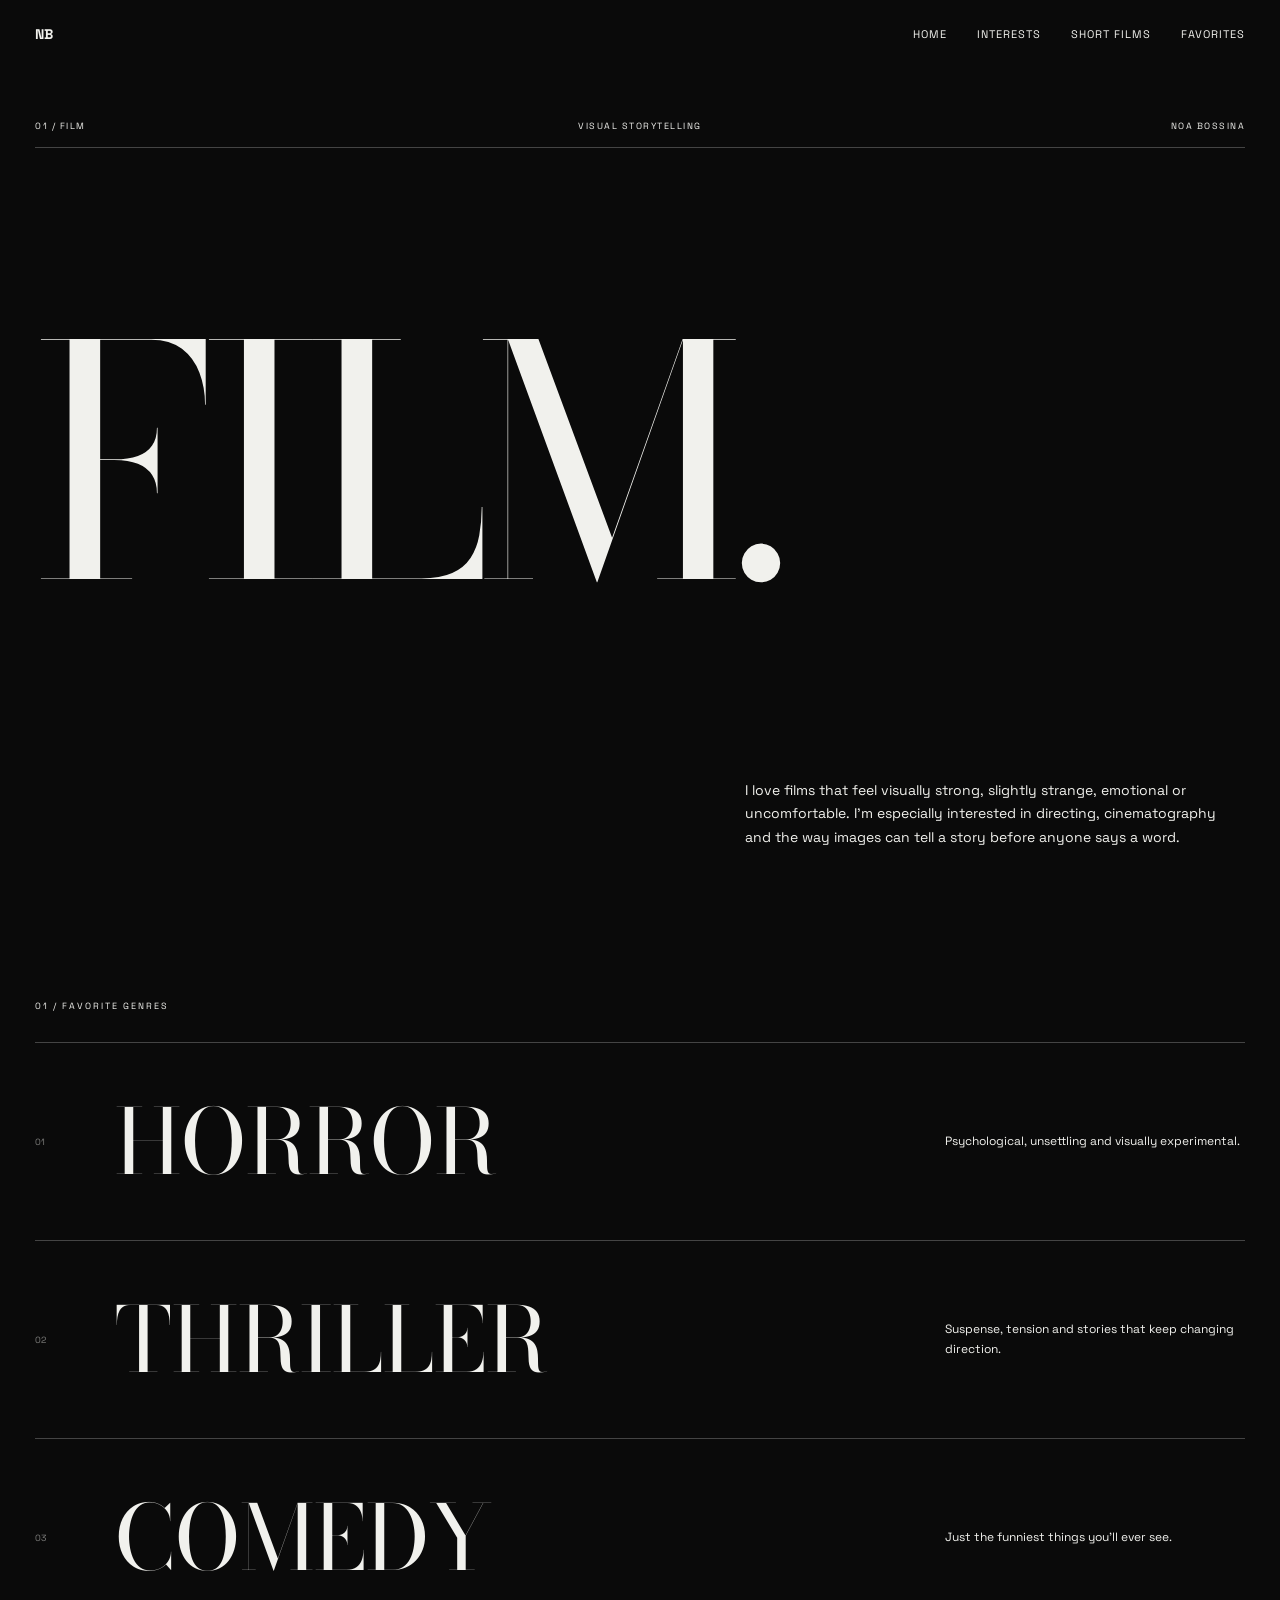
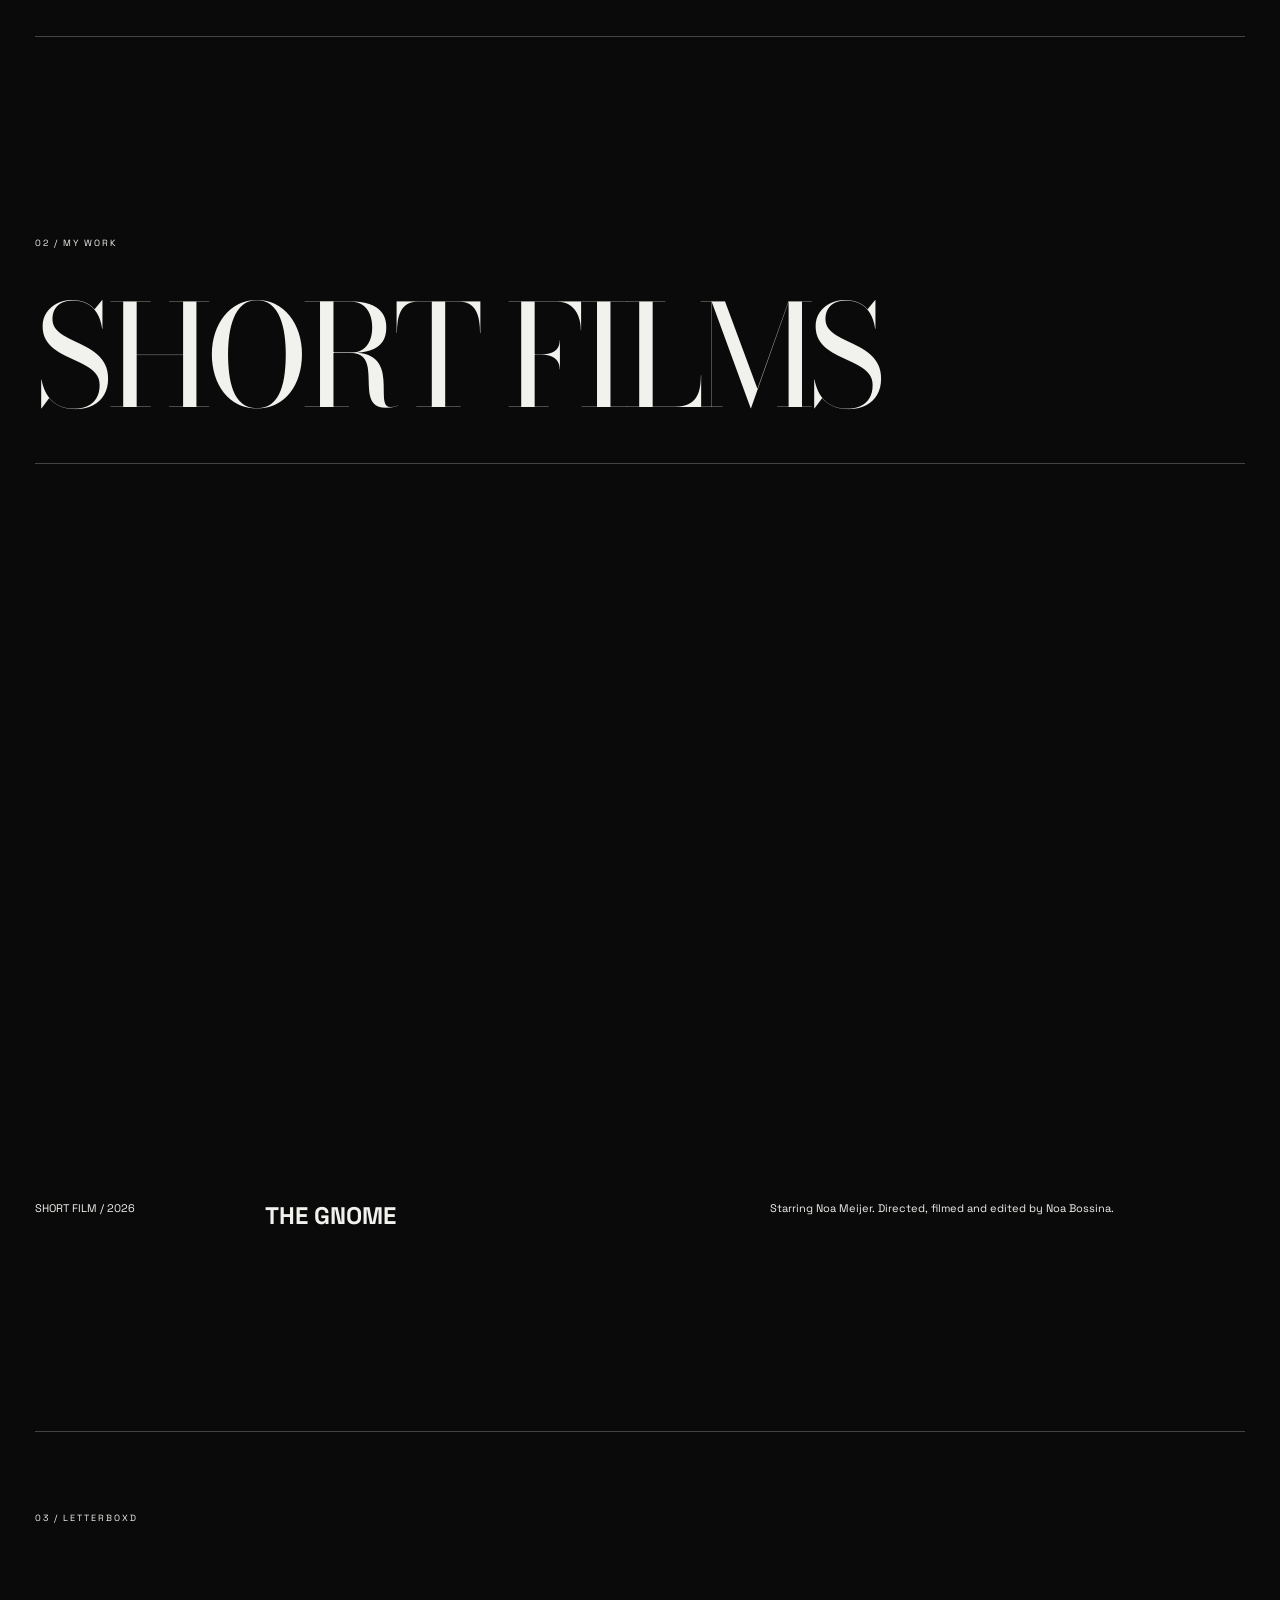
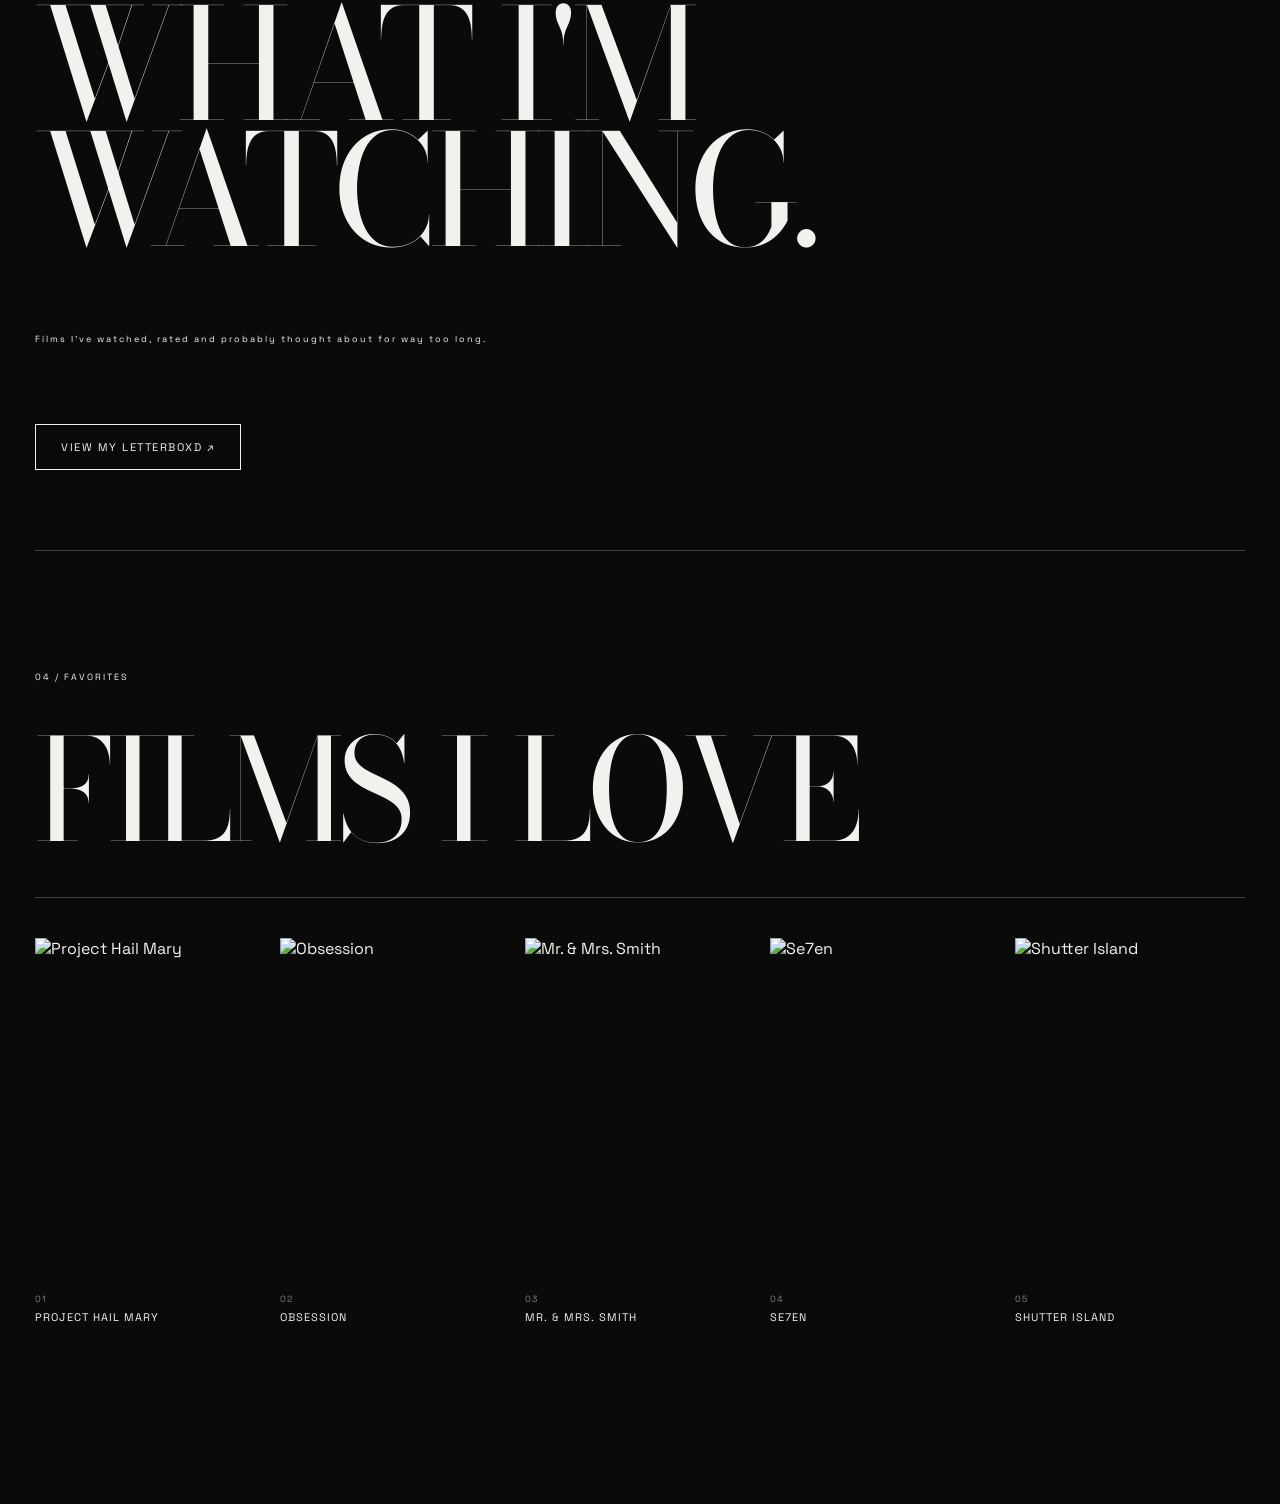
==== film.html @ 75c8faf7 "Add files via upload" ====
<!DOCTYPE html>
<html lang="en">

<head>
    <meta charset="UTF-8">
    <meta name="viewport" content="width=device-width, initial-scale=1.0">

    <title>Noa — Film</title>

    <link rel="preconnect" href="https://fonts.googleapis.com">
    <link rel="preconnect" href="https://fonts.gstatic.com" crossorigin>

    <link
        href="https://fonts.googleapis.com/css2?family=Bodoni+Moda:wght@400;700&family=Space+Grotesk:wght@300;400;500;600;700&display=swap"
        rel="stylesheet">

    <link rel="stylesheet" href="style.css">
</head>

<body>

    <nav class="navbar">

        <a href="index.html" class="logo">NB</a>

        <div class="nav-links">
            <a href="index.html">HOME</a>
            <a href="interests.html">INTERESTS</a>
            <a href="#short-films">SHORT FILMS</a>
            <a href="#favorites">FAVORITES</a>
        </div>

    </nav>


    <main class="film-page">

        <section class="film-hero">

            <div class="film-top">
                <p>01 / FILM</p>
                <p>VISUAL STORYTELLING</p>
                <p>NOA BOSSINA</p>
            </div>

            <h1>FILM.</h1>

            <p class="film-intro">
                I love films that feel visually strong, slightly strange,
                emotional or uncomfortable. I'm especially interested in
                directing, cinematography and the way images can tell a story
                before anyone says a word.
            </p>

        </section>


        <section class="film-genres">

            <p class="section-label">01 / FAVORITE GENRES</p>

            <div class="genre-row">
                <span>01</span>
                <h2>HORROR</h2>
                <p>
                    Psychological, unsettling and visually experimental.
                </p>
            </div>

            <div class="genre-row">
                <span>02</span>
                <h2>THRILLER</h2>
                <p>
                    Suspense, tension and stories that keep changing direction.
                </p>
            </div>

            <div class="genre-row">
                <span>03</span>
                <h2>COMEDY</h2>
                <p>
                    Just the funniest things you'll ever see.
                </p>
            </div>

        </section>


        <section class="short-films" id="short-films">

            <div class="section-heading">
                <p>02 / MY WORK</p>
                <h2>SHORT FILMS</h2>
            </div>

            <div class="film-projects">

                <article class="film-project">


                    <iframe src="https://www.youtube.com/embed/Ov-qKFWX-Lo" title="The Gnome | Short Horror Film (2026)"
                        allow="accelerometer; autoplay; clipboard-write; encrypted-media; gyroscope; picture-in-picture; web-share"
                        allowfullscreen>
                    </iframe>


                    <div class="film-project-info">
                        <p>SHORT FILM / 2026</p>
                        <h3>THE GNOME</h3>
                        <p>
                            Starring Noa Meijer.
                            Directed, filmed and edited by Noa Bossina.
                        </p>
                    </div>

                </article>

            </div>

        </section>


        <section class="letterboxd-section">

            <p>03 / LETTERBOXD</p>

            <h2>
                WHAT I'M<br>
                WATCHING.
            </h2>

            <p class="letterboxd-text">
                Films I've watched, rated and probably thought about
                for way too long.
            </p>

            <a href="https://letterboxd.com/noabossina/" target="_blank" class="letterboxd-button">

                VIEW MY LETTERBOXD ↗

            </a>

        </section>


        <section class="favorite-films" id="favorites">

            <div class="section-heading">
                <p>04 / FAVORITES</p>
                <h2>FILMS I LOVE</h2>
            </div>

            <div class="favorite-film-grid">

                <article class="favorite-film">
                    <img src="images/films/project-hail-mary.jpg" alt="Project Hail Mary">

                    <p class="favorite-number">01</p>
                    <h3>PROJECT HAIL MARY</h3>
                </article>


                <article class="favorite-film">
                    <img src="images/films/obsession.jpg" alt="Obsession">

                    <p class="favorite-number">02</p>
                    <h3>OBSESSION</h3>
                </article>


                <article class="favorite-film">
                    <img src="images/films/mr-and-mrs-smith.jpg" alt="Mr. & Mrs. Smith">

                    <p class="favorite-number">03</p>
                    <h3>MR. & MRS. SMITH</h3>
                </article>


                <article class="favorite-film">
                    <img src="images/films/seven.jpg" alt="Se7en">

                    <p class="favorite-number">04</p>
                    <h3>SE7EN</h3>
                </article>


                <article class="favorite-film">
                    <img src="images/films/shutter-island.jpg" alt="Shutter Island">

                    <p class="favorite-number">05</p>
                    <h3>SHUTTER ISLAND</h3>
                </article>

            </div>

        </section>

    </main>

</body>

</html>
---- style.css ----
/* Cleaned stylesheet — original design and effects preserved */

/* BASISINSTELLING: haalt standaardmarges en -padding weg; border-box maakt afmetingen makkelijker te berekenen. */
* {
    margin: 0;
    padding: 0;
    box-sizing: border-box;
}

/* PAGINA: smooth scroll zorgt dat ankerlinks, zoals #about, rustig naar de sectie bewegen. */
html {
    scroll-behavior: smooth;
}

/* ALGEMENE STIJL: bepaalt achtergrondkleur, standaardtekstkleur en lettertype voor de hele website. */
body {
    background-color: #0a0a0a;
    color: #f1f1ed;
    font-family: "Space Grotesk", sans-serif;
}

/* Stijlen voor navigatiebalk. Dit onderdeel: plaatst dit onderdeel precies ten opzichte van zijn positioneringscontext; maakt dit onderdeel een referentiepunt voor absoluut geplaatste elementen. */
.navbar {
    position: absolute;
    top: 0;
    left: 0;
    width: 100%;
    display: flex;
    justify-content: space-between;
    align-items: center;
    padding: 25px 35px;
    z-index: 10;
}

/* Stijlen voor logo. Dit onderdeel: stelt de tekstkleur in; bepaalt de tekstgrootte. */
.logo {
    color: #f1f1ed;
    text-decoration: none;
    font-size: 14px;
    font-weight: bold;
}

/* Stijlen voor navigatielinks. Dit onderdeel: zet de inhoud in een flexibele rij of kolom. */
.nav-links {
    display: flex;
    gap: 30px;
}

/* Stijlen voor navigatielinks. Dit onderdeel: stelt de tekstkleur in; bepaalt de tekstgrootte. */
.nav-links a {
    color: #f1f1ed;
    text-decoration: none;
    font-size: 11px;
    letter-spacing: 1px;
}

/* Stijlen voor grote openingssectie. Dit onderdeel: bepaalt de minimale hoogte; zet de inhoud in een flexibele rij of kolom. */
.hero {
    min-height: 100vh;
    display: flex;
    flex-direction: column;
    border-bottom: 1px solid #333;
}

/* Stijlen voor inhoud van de openingssectie. Dit onderdeel: zet de inhoud in een flexibele rij of kolom; bepaalt de minimale hoogte. */
.hero-content {
    display: flex;
    flex-direction: column;
    min-height: 100vh;
    justify-content: space-between;
    padding: 0 35px 30px;
}

/* Stijlen voor grote openingssectie. Dit onderdeel: kiest het lettertype; bepaalt de tekstgrootte. */
.hero h1 {
    font-family: "Bodoni Moda", serif;
    font-size: clamp(140px, 30vw, 500px);
    font-weight: 700;
    line-height: 0.72;
    letter-spacing: -18px;
    margin-left: -8px;
    color: transparent;
    -webkit-text-stroke: 2px #f1f1ed;
    transition: 0.4s ease;
}

/* Hover-effect voor grote openingssectie: verandert de vormgeving wanneer je er met de muis overheen gaat. */
.hero h1:hover {
    color: #f1f1ed;
    transform: skewX(-5deg);
    letter-spacing: -10px;
}

/* Stijlen voor onderste navigatievakken van de homepage. Dit onderdeel: bepaalt de tekstgrootte. */
.hero-bottom {
    justify-content: space-between;
    align-items: flex-end;
    font-size: 12px;
    line-height: 1.5;
}

/* Stijlen voor Over mij-sectie. Dit onderdeel: plaatst dit onderdeel precies ten opzichte van zijn positioneringscontext; maakt dit onderdeel een referentiepunt voor absoluut geplaatste elementen. */
.about {
    position: relative;
}

/* Stijlen voor section number. Dit onderdeel: bepaalt de tekstgrootte. */
.section-number {
    font-size: 10px;
    margin-bottom: 100px;
}

/* Stijlen voor Over mij-sectie. Dit onderdeel: bepaalt de tekstgrootte; past de afstand tussen letters aan. */
.about h2 {
    font-size: clamp(45px, 8vw, 120px);
    max-width: 1200px;
    line-height: 0.9;
    letter-spacing: -4px;
}

/* Stijlen voor about text. Dit onderdeel: bepaalt de tekstgrootte. */
.about-text {
    max-width: 400px;
    margin-top: 80px;
    margin-left: auto;
    font-size: 14px;
    line-height: 1.6;
}

/* Stijlen voor kleine tekst bovenaan de homepage. Dit onderdeel: zet de inhoud in een flexibele rij of kolom; bepaalt de tekstgrootte. */
.hero-top-text {
    display: flex;
    justify-content: space-between;
    margin-top: 25px;
    padding-top: 20px;
    padding-bottom: 12px;
    border-bottom: 1px solid #444;
    font-size: 9px;
    letter-spacing: 1.5px;
}

/* Stijlen voor titelgebied van de homepage. */
.hero-title {
    margin-top: auto;
    margin-bottom: auto;
}

/* Stijlen voor klein label bij de hoofdtitel. Dit onderdeel: bepaalt de tekstgrootte; past de afstand tussen letters aan. */
.hero-label {
    font-size: 9px;
    letter-spacing: 2px;
    margin-bottom: 20px;
}

/* Stijlen voor onderste navigatievakken van de homepage. */
.hero-bottom {
    margin-top: 20px;
}

/* Stijlen voor klikbaar vak onderaan de hero. Dit onderdeel: bepaalt de minimale hoogte; bepaalt de tekstgrootte. */
.bottom-column {
    min-height: 110px;
    padding: 15px;
    font-size: 10px;
    line-height: 1.5;
    letter-spacing: 1px;
    display: flex;
    flex-direction: column;
    justify-content: space-between;
}

/* Richt zich op klikbaar vak onderaan de hero dat direct volgt op een vergelijkbaar element; handig voor scheidingslijnen. */
.bottom-column+.bottom-column {
    border-left: 1px solid #444;
}

/* Stijlen voor volgnummer van het vak. Dit onderdeel: bepaalt de tekstgrootte; regelt transparantie. */
.bottom-number {
    font-size: 8px;
    opacity: 0.5;
}

/* Stijlen voor bottom right. */
.bottom-right {
    text-align: right;
}

/* Stijlen voor hero description. */
.hero-description {
    text-align: center;
}

/* Stijlen voor scroll link. Dit onderdeel: stelt de tekstkleur in; bepaalt de tekstgrootte. */
.scroll-link {
    color: #f1f1ed;
    text-decoration: none;
    text-align: right;
    font-size: 9px;
    letter-spacing: 1px;
}

.hero-label,
.hero-code,
.hero-top-text,
/* Stijlen voor onderste navigatievakken van de homepage. Dit onderdeel: regelt transparantie; start een animatie. */
.hero-bottom {
    opacity: 0;
    animation: fadeIn 1s ease forwards;
}

/* Stijlen voor titelgebied van de homepage. Dit onderdeel: regelt transparantie; start een animatie. */
.hero-title {
    opacity: 0;
    animation: titleIn 1.2s ease 0.2s forwards;
}

/* Stijlen voor onderste navigatievakken van de homepage. */
.hero-bottom {
    animation-delay: 0.7s;
}

/* Stijlen voor kleine tekst bovenaan de homepage. */
.hero-top-text {
    animation-delay: 0.1s;
}

/* Stijlen voor klein label bij de hoofdtitel. */
.hero-label {
    animation-delay: 0.4s;
}

/* Stijlen voor extra code/label in de hero. */
.hero-code {
    animation-delay: 0.6s;
}

/* ANIMATIE fadeIn: Laat tekst geleidelijk verschijnen en iets omhoog bewegen. */
@keyframes fadeIn {
    from {
        opacity: 0;
        transform: translateY(15px);
    }

    to {
        opacity: 1;
        transform: translateY(0);
    }
}

/* ANIMATIE titleIn: Laat de hoofdtitel binnenkomen met een beweging en veranderende letterafstand. */
@keyframes titleIn {
    from {
        opacity: 0;
        transform: translateY(60px);
        letter-spacing: 10px;
    }

    to {
        opacity: 1;
        transform: translateY(0);
    }
}

/* Stijlen voor titelgebied van de homepage. Dit onderdeel: plaatst dit onderdeel precies ten opzichte van zijn positioneringscontext; maakt dit onderdeel een referentiepunt voor absoluut geplaatste elementen. */
.hero-title {
    position: relative;
    z-index: 1;
}

/* Stijlen voor portretlagen in de hero. Dit onderdeel: bepaalt welk element voor of achter andere elementen staat. */
.hero-portrait {
    width: 100%;
    height: 100%;
    z-index: 1;
    pointer-events: none;
}

/* Stijlen voor portretafbeelding. Dit onderdeel: plaatst dit onderdeel precies ten opzichte van zijn positioneringscontext; maakt dit onderdeel een referentiepunt voor absoluut geplaatste elementen. */
.hero-image {
    position: absolute;
    left: 50%;
    top: 50%;
    transform: translate(-50%, -50%);
    height: 75vh;
    width: auto;
}

/* Stijlen voor originele portretlaag. Dit onderdeel: regelt transparantie. */
.hero-image-main {
    opacity: 0.9;
}

/* Stijlen voor rode glitch-laag. Dit onderdeel: regelt transparantie; start een animatie. */
.hero-image-red {
    opacity: 0.25;
    filter: sepia(1) saturate(10000%) hue-rotate(-40deg);
    mix-blend-mode: screen;
    animation: glitchRed 1.2s infinite steps(2, end);
}

/* Stijlen voor blauwe glitch-laag. Dit onderdeel: regelt transparantie; start een animatie. */
.hero-image-cyan {
    opacity: 0.25;
    filter: hue-rotate(180deg) saturate(8);
    mix-blend-mode: screen;
    animation: glitchCyan 1.2s infinite steps(2, end);
}

.hero h1,
.hero-label,
/* Stijlen voor extra code/label in de hero. Dit onderdeel: plaatst dit onderdeel precies ten opzichte van zijn positioneringscontext; maakt dit onderdeel een referentiepunt voor absoluut geplaatste elementen. */
.hero-code {
    position: relative;
    z-index: 2;
}

/* ANIMATIE glitchRed: Verplaatst en knipt de rode afbeeldingslaag voor het glitch-effect. */
@keyframes glitchRed {
    0% {
        transform: translate(-50%, -50%);
        clip-path: inset(0 0 0 0);
    }

    20% {
        transform: translate(calc(-50% - 6px), calc(-50% + 2px));
        clip-path: inset(8% 0 72% 0);
    }

    40% {
        transform: translate(calc(-50% + 4px), calc(-50% - 2px));
        clip-path: inset(40% 0 35% 0);
    }

    60% {
        transform: translate(calc(-50% - 3px), calc(-50% + 4px));
        clip-path: inset(70% 0 10% 0);
    }

    80% {
        transform: translate(calc(-50% + 5px), calc(-50% - 1px));
        clip-path: inset(18% 0 58% 0);
    }

    100% {
        transform: translate(-50%, -50%);
        clip-path: inset(0 0 0 0);
    }
}

/* ANIMATIE glitchCyan: Verplaatst en knipt de cyaanblauwe afbeeldingslaag voor het glitch-effect. */
@keyframes glitchCyan {
    0% {
        transform: translate(-50%, -50%);
        clip-path: inset(0 0 0 0);
    }

    20% {
        transform: translate(calc(-50% + 6px), calc(-50% - 2px));
        clip-path: inset(12% 0 65% 0);
    }

    40% {
        transform: translate(calc(-50% - 4px), calc(-50% + 3px));
        clip-path: inset(48% 0 28% 0);
    }

    60% {
        transform: translate(calc(-50% + 3px), calc(-50% - 4px));
        clip-path: inset(75% 0 8% 0);
    }

    80% {
        transform: translate(calc(-50% - 5px), calc(-50% + 1px));
        clip-path: inset(22% 0 52% 0);
    }

    100% {
        transform: translate(-50%, -50%);
        clip-path: inset(0 0 0 0);
    }
}

/* Stijlen voor Over mij-sectie. Dit onderdeel: bepaalt de minimale hoogte; zet de inhoud in een flexibele rij of kolom. */
.about {
    min-height: 100vh;
    padding: 35px;
    border-top: 1px solid #444;
    border-bottom: 1px solid #444;
    display: flex;
    flex-direction: column;
    justify-content: space-between;
}

/* Stijlen voor bovenste informatiebalk van Over mij. Dit onderdeel: maakt een raster voor een nette indeling; verdeelt het raster in kolommen. */
.about-header {
    display: grid;
    grid-template-columns: 1fr 1fr 1fr;
    padding-bottom: 15px;
    border-bottom: 1px solid #444;
    font-size: 9px;
    letter-spacing: 1.5px;
}

/* Richt zich alleen op het tweede element binnen bovenste informatiebalk van Over mij, bijvoorbeeld om tekst te centreren. */
.about-header p:nth-child(2) {
    text-align: center;
}

/* Richt zich alleen op het derde element binnen bovenste informatiebalk van Over mij, bijvoorbeeld om tekst rechts uit te lijnen. */
.about-header p:nth-child(3) {
    text-align: right;
}

/* Stijlen voor grote titel van Over mij. */
.about-title {
    margin-top: 100px;
    margin-bottom: 100px;
}

/* Stijlen voor grote titel van Over mij. Dit onderdeel: kiest het lettertype; bepaalt de tekstgrootte. */
.about-title h2 {
    font-family: "Bodoni Moda", serif;
    font-size: clamp(60px, 10vw, 160px);
    font-weight: 400;
    line-height: 0.82;
    letter-spacing: -5px;
    max-width: 1100px;
}

/* Stijlen voor tekstkolommen van Over mij. Dit onderdeel: maakt een raster voor een nette indeling; verdeelt het raster in kolommen. */
.about-info {
    display: grid;
    grid-template-columns: 1fr 1fr;
    gap: 80px;
    padding-top: 20px;
    border-top: 1px solid #444;
}

.about-intro,
/* Stijlen voor extra introductietekst. Dit onderdeel: bepaalt de tekstgrootte. */
.about-extra {
    max-width: 420px;
    font-size: 14px;
    line-height: 1.7;
}

/* Stijlen voor extra introductietekst. */
.about-extra {
    margin-left: auto;
}

/* Stijlen voor klikbaar vak onderaan de hero. Dit onderdeel: maakt een verandering vloeiend. */
.bottom-column {
    cursor: pointer;
    transition: background-color 0.3s ease,
        color 0.3s ease,
        padding 0.3s ease;
}

/* Hover-effect voor klikbaar vak onderaan de hero: verandert de vormgeving wanneer je er met de muis overheen gaat. */
.bottom-column:hover {
    background-color: #f1f1ed;
    color: #0a0a0a;
    padding-left: 25px;
}

/* Stijlen voor onderste navigatievakken van de homepage. Dit onderdeel: maakt een raster voor een nette indeling; verdeelt het raster in kolommen. */
.hero-bottom {
    display: grid;
    grid-template-columns: 1fr 1fr 1fr;
    border-top: 1px solid #444;
    border-bottom: 1px solid #444;
    position: relative;
    z-index: 5;
    background-color: #0a0a0a;
}

/* Stijlen voor klikbaar vak onderaan de hero. Dit onderdeel: bepaalt de minimale hoogte; stelt de tekstkleur in. */
a.bottom-column {
    min-height: 120px;
    padding: 15px;
    color: #f1f1ed;
    text-decoration: none;
    font-size: 10px;
    line-height: 1.5;
    letter-spacing: 1px;
    display: flex;
    flex-direction: column;
    justify-content: space-between;
    transition: 0.3s ease;
}

/* Richt zich op klikbaar vak onderaan de hero dat direct volgt op een vergelijkbaar element; handig voor scheidingslijnen. */
a.bottom-column+a.bottom-column {
    border-left: 1px solid #444;
}

/* Hover-effect voor klikbaar vak onderaan de hero: verandert de vormgeving wanneer je er met de muis overheen gaat. */
a.bottom-column:hover {
    background-color: #f1f1ed;
    color: #0a0a0a;
    padding-left: 25px;
}

/* Stijlen voor portretlagen in de hero. Dit onderdeel: plaatst dit onderdeel precies ten opzichte van zijn positioneringscontext; maakt dit onderdeel een referentiepunt voor absoluut geplaatste elementen. */
.hero-portrait {
    position: absolute;
    left: 50%;
    top: 52%;
    transform: translate(-50%, -50%);
}

/* Stijlen voor interests header. Dit onderdeel: bepaalt de minimale hoogte. */
.interests-header {
    min-height: 100vh;
    padding: 120px 35px 35px;
}

/* Stijlen voor interests intro. Dit onderdeel: bepaalt de minimale hoogte; zet de inhoud in een flexibele rij of kolom. */
.interests-intro {
    min-height: calc(100vh -155px);
    display: flex;
    flex-direction: column;
    justify-content: center;
}

/* Stijlen voor page number. Dit onderdeel: bepaalt de tekstgrootte; past de afstand tussen letters aan. */
.page-number {
    font-size: 10px;
    letter-spacing: 2px;
    margin-bottom: 30px;
}

/* Stijlen voor interests intro. Dit onderdeel: kiest het lettertype; bepaalt de tekstgrootte. */
.interests-intro h1 {
    font-family: "Bodoni Moda", serif;
    font-size: clamp(80px, 15vw, 220px);
    font-weight: 400;
    line-height: 0.78;
    letter-spacing: -8px;
}

/* Stijlen voor interests description. Dit onderdeel: bepaalt de tekstgrootte. */
.interests-description {
    max-width: 400px;
    margin-top: 50px;
    margin-left: auto;
    font-size: 14px;
    line-height: 1.7;
}

/* Stijlen voor pagina met interesses. */
.interests-page {
    padding: 0 35px 35px;
}

/* Stijlen voor openingsgedeelte van interesses. Dit onderdeel: bepaalt de minimale hoogte; zet de inhoud in een flexibele rij of kolom. */
.interests-hero {
    min-height: 100vh;
    padding-top: 120px;
    display: flex;
    flex-direction: column;
    justify-content: space-between;
}

/* Stijlen voor interests top. Dit onderdeel: maakt een raster voor een nette indeling; verdeelt het raster in kolommen. */
.interests-top {
    display: grid;
    grid-template-columns: 1fr 1fr 1fr;
    padding-bottom: 15px;
    border-bottom: 1px solid #444;
    font-size: 9px;
    letter-spacing: 1.5px;
}

/* Richt zich alleen op het tweede element binnen interests top, bijvoorbeeld om tekst te centreren. */
.interests-top p:nth-child(2) {
    text-align: center;
}

/* Richt zich alleen op het derde element binnen interests top, bijvoorbeeld om tekst rechts uit te lijnen. */
.interests-top p:nth-child(3) {
    text-align: right;
}

/* Stijlen voor openingsgedeelte van interesses. Dit onderdeel: kiest het lettertype; bepaalt de tekstgrootte. */
.interests-hero h1 {
    font-family: "Bodoni Moda", serif;
    font-size: clamp(90px, 16vw, 250px);
    font-weight: 400;
    line-height: 0.75;
    letter-spacing: -9px;
}

/* Stijlen voor interests intro text. Dit onderdeel: bepaalt de tekstgrootte. */
.interests-intro-text {
    max-width: 420px;
    margin-left: auto;
    margin-bottom: 40px;
    font-size: 14px;
    line-height: 1.7;
}

/* Stijlen voor lijst met interessekaarten. */
.interest-list {
    border-top: 1px solid #444;
}

/* Stijlen voor klikbare interessekaart. Dit onderdeel: bepaalt de minimale hoogte; maakt een raster voor een nette indeling. */
.interest-card {
    min-height: 170px;
    padding: 20px 10px;
    border-bottom: 1px solid #444;
    display: grid;
    grid-template-columns: 80px 1fr 80px;
    align-items: center;
    color: #f1f1ed;
    text-decoration: none;
    position: relative;
    overflow: hidden;
    transition: 0.35s ease;
}

/* Stijlen voor nummer naast interesse. Dit onderdeel: bepaalt de tekstgrootte; past de afstand tussen letters aan. */
.interest-number {
    font-size: 9px;
    letter-spacing: 1px;
    opacity: 0.6;
}

/* Stijlen voor klikbare interessekaart. Dit onderdeel: kiest het lettertype; bepaalt de tekstgrootte. */
.interest-card h2 {
    font-family: "Bodoni Moda", serif;
    font-size: clamp(50px, 8vw, 130px);
    font-weight: 400;
    line-height: 0.9;
    letter-spacing: -4px;
    transition: 0.35s ease;
}

/* Stijlen voor pijl van een interessekaart. Dit onderdeel: bepaalt de tekstgrootte; maakt een verandering vloeiend. */
.interest-arrow {
    text-align: right;
    font-size: 28px;
    transition: 0.35s ease;
}

/* Hover-effect voor klikbare interessekaart: verandert de vormgeving wanneer je er met de muis overheen gaat. */
.interest-card:hover {
    background-color: #f1f1ed;
    color: #0a0a0a;
}

/* Hover-effect voor klikbare interessekaart: verandert de vormgeving wanneer je er met de muis overheen gaat. */
.interest-card:hover h2 {
    transform: translateX(25px);
}

/* Hover-effect voor klikbare interessekaart: verandert de vormgeving wanneer je er met de muis overheen gaat. */
.interest-card:hover .interest-arrow {
    transform: translate(8px, 8px);
}

/* Stijlen voor filmpagina. */
.film-page {
    padding: 0 35px 60px;
}

/* Stijlen voor openingsgedeelte van de filmpagina. Dit onderdeel: bepaalt de minimale hoogte; zet de inhoud in een flexibele rij of kolom. */
.film-hero {
    min-height: 100vh;
    padding-top: 120px;
    display: flex;
    flex-direction: column;
    justify-content: space-between;
}

/* Stijlen voor film top. Dit onderdeel: maakt een raster voor een nette indeling; verdeelt het raster in kolommen. */
.film-top {
    display: grid;
    grid-template-columns: 1fr 1fr 1fr;
    padding-bottom: 15px;
    border-bottom: 1px solid #444;
    font-size: 9px;
    letter-spacing: 1.5px;
}

/* Richt zich alleen op het tweede element binnen film top, bijvoorbeeld om tekst te centreren. */
.film-top p:nth-child(2) {
    text-align: center;
}

/* Richt zich alleen op het derde element binnen film top, bijvoorbeeld om tekst rechts uit te lijnen. */
.film-top p:nth-child(3) {
    text-align: right;
}

/* Stijlen voor openingsgedeelte van de filmpagina. Dit onderdeel: kiest het lettertype; bepaalt de tekstgrootte. */
.film-hero h1 {
    font-family: "Bodoni Moda", serif;
    font-size: clamp(130px, 25vw, 400px);
    font-weight: 400;
    line-height: 0.75;
    letter-spacing: -12px;
}

/* Stijlen voor film intro. Dit onderdeel: bepaalt de tekstgrootte. */
.film-intro {
    max-width: 500px;
    margin-left: auto;
    margin-bottom: 50px;
    font-size: 14px;
    line-height: 1.7;
}

/* Stijlen voor sectie met filmgenres. */
.film-genres {
    padding: 100px 0;
}

/* Stijlen voor section label. Dit onderdeel: bepaalt de tekstgrootte; past de afstand tussen letters aan. */
.section-label {
    font-size: 9px;
    letter-spacing: 2px;
    margin-bottom: 30px;
}

/* Stijlen voor rij met een filmgenre. Dit onderdeel: maakt een raster voor een nette indeling; verdeelt het raster in kolommen. */
.genre-row {
    display: grid;
    grid-template-columns: 80px 1fr 300px;
    align-items: center;
    padding: 30px 0;
    border-top: 1px solid #444;
}

/* Past alleen het laatste element in rij met een filmgenre aan. */
.genre-row:last-child {
    border-bottom: 1px solid #444;
}

/* Stijlen voor rij met een filmgenre. Dit onderdeel: bepaalt de tekstgrootte; regelt transparantie. */
.genre-row span {
    font-size: 9px;
    opacity: 0.5;
}

/* Stijlen voor rij met een filmgenre. Dit onderdeel: kiest het lettertype; bepaalt de tekstgrootte. */
.genre-row h2 {
    font-family: "Bodoni Moda", serif;
    font-size: clamp(50px, 7vw, 110px);
    font-weight: 400;
}

/* Stijlen voor rij met een filmgenre. Dit onderdeel: bepaalt de tekstgrootte. */
.genre-row p {
    font-size: 12px;
    line-height: 1.6;
}

/* Stijlen voor gedeelte met korte films. */
.short-films {
    padding: 100px 0;
}

/* Stijlen voor section heading. */
.section-heading {
    border-bottom: 1px solid #444;
    margin-bottom: 40px;
}

/* Stijlen voor section heading. Dit onderdeel: bepaalt de tekstgrootte; past de afstand tussen letters aan. */
.section-heading p {
    font-size: 9px;
    letter-spacing: 2px;
}

/* Stijlen voor section heading. Dit onderdeel: kiest het lettertype; bepaalt de tekstgrootte. */
.section-heading h2 {
    font-family: "Bodoni Moda", serif;
    font-size: clamp(70px, 11vw, 170px);
    font-weight: 400;
    letter-spacing: -6px;
}

/* Stijlen voor een filmproject. */
.film-project {
    margin-bottom: 100px;
}

/* Stijlen voor een filmproject. Dit onderdeel: bepaalt hoe afbeeldingen of video in hun kader passen; stelt de achtergrondkleur in. */
.film-project video {
    width: 100%;
    max-height: 750px;
    object-fit: cover;
    background-color: #111;
}

/* Stijlen voor informatie onder een film. Dit onderdeel: maakt een raster voor een nette indeling; verdeelt het raster in kolommen. */
.film-project-info {
    display: grid;
    grid-template-columns: 200px 1fr 1fr;
    gap: 30px;
    padding-top: 15px;
}

/* Stijlen voor informatie onder een film. Dit onderdeel: bepaalt de tekstgrootte. */
.film-project-info p {
    font-size: 11px;
    line-height: 1.6;
}

/* Stijlen voor informatie onder een film. Dit onderdeel: bepaalt de tekstgrootte. */
.film-project-info h3 {
    font-size: 24px;
}

/* Stijlen voor Letterboxd-gedeelte. Dit onderdeel: bepaalt de minimale hoogte; zet de inhoud in een flexibele rij of kolom. */
.letterboxd-section {
    min-height: 80vh;
    padding: 80px 0;
    display: flex;
    flex-direction: column;
    justify-content: space-between;
    border-top: 1px solid #444;
    border-bottom: 1px solid #444;
}

/* Stijlen voor Letterboxd-gedeelte. Dit onderdeel: bepaalt de tekstgrootte; past de afstand tussen letters aan. */
.letterboxd-section>p {
    font-size: 9px;
    letter-spacing: 2px;
}

/* Stijlen voor Letterboxd-gedeelte. Dit onderdeel: kiest het lettertype; bepaalt de tekstgrootte. */
.letterboxd-section h2 {
    font-family: "Bodoni Moda", serif;
    font-size: clamp(70px, 12vw, 190px);
    font-weight: 400;
    line-height: 0.82;
    letter-spacing: -7px;
}

/* Stijlen voor knop naar Letterboxd. Dit onderdeel: voegt een rand toe; stelt de tekstkleur in. */
.letterboxd-button {
    width: fit-content;
    padding: 15px 25px;
    border: 1px solid #f1f1ed;
    color: #f1f1ed;
    text-decoration: none;
    font-size: 11px;
    letter-spacing: 1.5px;
    transition: 0.3s ease;
}

/* Hover-effect voor knop naar Letterboxd: verandert de vormgeving wanneer je er met de muis overheen gaat. */
.letterboxd-button:hover {
    background-color: #f1f1ed;
    color: #0a0a0a;
}

/* Stijlen voor een favoriete film. Dit onderdeel: bepaalt de tekstgrootte; past de afstand tussen letters aan. */
.favorite-film p {
    margin-top: 10px;
    font-size: 9px;
    letter-spacing: 1px;
}

/* Stijlen voor favoriete films. */
.favorite-films {
    padding: 120px 0;
}

/* Stijlen voor raster met filmposters. Dit onderdeel: maakt een raster voor een nette indeling; verdeelt het raster in kolommen. */
.favorite-film-grid {
    display: grid;
    grid-template-columns: repeat(5, 1fr);
    gap: 15px;
}

/* Vormgeving voor afbeeldingen in een favoriete film; regelt onder meer formaat en weergave. */
.favorite-film img {
    width: 100%;
    aspect-ratio: 2 / 3;
    object-fit: cover;
    display: block;
    transition: 0.4s ease;
}

/* Hover-effect voor een favoriete film: verandert de vormgeving wanneer je er met de muis overheen gaat. */
.favorite-film:hover img {
    transform: translateY(-8px);
}

/* Stijlen voor favorite number. Dit onderdeel: bepaalt de tekstgrootte; past de afstand tussen letters aan. */
.favorite-number {
    margin-top: 12px;
    font-size: 8px;
    letter-spacing: 1px;
    opacity: 0.5;
}

/* Stijlen voor een favoriete film. Dit onderdeel: kiest het lettertype; bepaalt de tekstgrootte. */
.favorite-film h3 {
    margin-top: 5px;
    font-family: "Space Grotesk", sans-serif;
    font-size: 11px;
    font-weight: 400;
    letter-spacing: 1px;
}

/* Stijlen voor fotografiepagina. */
.photo-page {
    padding: 0 35px 60px;
}

/* Stijlen voor openingsgedeelte fotografie. Dit onderdeel: bepaalt de minimale hoogte; zet de inhoud in een flexibele rij of kolom. */
.photo-hero {
    min-height: 70vh;
    padding-top: 120px;
    display: flex;
    flex-direction: column;
    justify-content: space-between;
}

/* Stijlen voor photo top. Dit onderdeel: maakt een raster voor een nette indeling; verdeelt het raster in kolommen. */
.photo-top {
    display: grid;
    grid-template-columns: 1fr 1fr 1fr;
    padding-bottom: 15px;
    border-bottom: 1px solid #444;
    font-size: 9px;
    letter-spacing: 1.5px;
}

/* Richt zich alleen op het tweede element binnen photo top, bijvoorbeeld om tekst te centreren. */
.photo-top p:nth-child(2) {
    text-align: center;
}

/* Richt zich alleen op het derde element binnen photo top, bijvoorbeeld om tekst rechts uit te lijnen. */
.photo-top p:nth-child(3) {
    text-align: right;
}

/* Stijlen voor openingsgedeelte fotografie. Dit onderdeel: kiest het lettertype; bepaalt de tekstgrootte. */
.photo-hero h1 {
    font-family: "Bodoni Moda", serif;
    font-size: clamp(80px, 14vw, 220px);
    font-weight: 400;
    line-height: 0.8;
    letter-spacing: -8px;
}

/* Stijlen voor photo intro. Dit onderdeel: bepaalt de tekstgrootte. */
.photo-intro {
    max-width: 400px;
    margin-left: auto;
    margin-bottom: 40px;
    font-size: 14px;
    line-height: 1.6;
}

/* Stijlen voor fotogalerij. */
.photo-grid {
    columns: 3;
    column-gap: 15px;
}

/* Vormgeving voor afbeeldingen in fotogalerij; regelt onder meer formaat en weergave. */
.photo-grid img {
    width: 100%;
    display: block;
    margin-bottom: 15px;
    break-inside: avoid;
    transition: 0.4s ease;
}

/* Hover-effect voor fotogalerij: verandert de vormgeving wanneer je er met de muis overheen gaat. */
.photo-grid img:hover {
    transform: scale(0.98);
}

/* Stijlen voor muziekpagina. */
.music-page {
    padding: 0 35px 60px;
}

/* Stijlen voor openingsgedeelte muziek. Dit onderdeel: bepaalt de minimale hoogte; zet de inhoud in een flexibele rij of kolom. */
.music-hero {
    min-height: 100vh;
    padding-top: 120px;
    display: flex;
    flex-direction: column;
    justify-content: space-between;
}

/* Stijlen voor music top. Dit onderdeel: maakt een raster voor een nette indeling; verdeelt het raster in kolommen. */
.music-top {
    display: grid;
    grid-template-columns: 1fr 1fr 1fr;
    padding-bottom: 15px;
    border-bottom: 1px solid #444;
    font-size: 9px;
    letter-spacing: 1.5px;
}

/* Richt zich alleen op het tweede element binnen music top, bijvoorbeeld om tekst te centreren. */
.music-top p:nth-child(2) {
    text-align: center;
}

/* Richt zich alleen op het derde element binnen music top, bijvoorbeeld om tekst rechts uit te lijnen. */
.music-top p:nth-child(3) {
    text-align: right;
}

/* Stijlen voor openingsgedeelte muziek. Dit onderdeel: kiest het lettertype; bepaalt de tekstgrootte. */
.music-hero h1 {
    font-family: "Bodoni Moda", serif;
    font-size: clamp(100px, 18vw, 280px);
    font-weight: 400;
    line-height: 0.72;
    letter-spacing: -10px;
}

/* Stijlen voor music intro. Dit onderdeel: bepaalt de tekstgrootte. */
.music-intro {
    max-width: 450px;
    margin-left: auto;
    margin-bottom: 50px;
    font-size: 14px;
    line-height: 1.7;
}

/* Stijlen voor favoriete muziek. */
.music-favorites {
    padding: 120px 0;
}

/* Stijlen voor raster met muziekkaarten. Dit onderdeel: maakt een raster voor een nette indeling; verdeelt het raster in kolommen. */
.music-grid {
    display: grid;
    grid-template-columns: repeat(4, 1fr);
    gap: 15px;
}

/* Stijlen voor houder voor een albumcover. */
.music-cover {
    overflow: hidden;
}

/* Vormgeving voor afbeeldingen in houder voor een albumcover; regelt onder meer formaat en weergave. */
.music-cover img {
    width: 100%;
    aspect-ratio: 1 / 1;
    object-fit: cover;
    display: block;
    transition: 0.4s ease;
}

/* Hover-effect voor muziekkaart: verandert de vormgeving wanneer je er met de muis overheen gaat. */
.music-card:hover img {
    transform: scale(1.05);
}

/* Stijlen voor muziekkaart. Dit onderdeel: bepaalt de tekstgrootte; regelt transparantie. */
.music-card span {
    display: block;
    margin-top: 12px;
    font-size: 8px;
    opacity: 0.5;
}

/* Stijlen voor muziekkaart. Dit onderdeel: bepaalt de tekstgrootte. */
.music-card h3 {
    margin-top: 5px;
    font-size: 13px;
    font-weight: 500;
}

/* Stijlen voor muziekkaart. Dit onderdeel: bepaalt de tekstgrootte; regelt transparantie. */
.music-card p {
    margin-top: 3px;
    font-size: 10px;
    opacity: 0.6;
}

/* Stijlen voor gedeelte met liveoptreden. */
.live-music {
    padding: 120px 0;
}

/* Stijlen voor video van liveoptreden. Dit onderdeel: stelt de achtergrondkleur in; bepaalt hoe afbeeldingen of video in hun kader passen. */
.live-video {
    width: 100%;
    max-height: 800px;
    background-color: #111;
    object-fit: cover;
}

/* Stijlen voor informatie bij liveoptreden. Dit onderdeel: maakt een raster voor een nette indeling; verdeelt het raster in kolommen. */
.live-info {
    display: grid;
    grid-template-columns: 1fr 1fr;
    gap: 60px;
    padding: 15px 0;
    border-bottom: 1px solid #444;
}

/* Stijlen voor informatie bij liveoptreden. Dit onderdeel: bepaalt de tekstgrootte. */
.live-info p {
    font-size: 11px;
    line-height: 1.6;
}

/* Stijlen voor gedeelte over liedjes schrijven. Dit onderdeel: bepaalt de minimale hoogte; zet de inhoud in een flexibele rij of kolom. */
.songwriting {
    min-height: 100vh;
    padding: 120px 0;
    border-top: 1px solid #444;
    display: flex;
    flex-direction: column;
    justify-content: space-between;
}

/* Stijlen voor gedeelte over liedjes schrijven. Dit onderdeel: bepaalt de tekstgrootte; past de afstand tussen letters aan. */
.songwriting>p:first-child {
    font-size: 9px;
    letter-spacing: 2px;
}

/* Stijlen voor gedeelte over liedjes schrijven. Dit onderdeel: kiest het lettertype; bepaalt de tekstgrootte. */
.songwriting h2 {
    font-family: "Bodoni Moda", serif;
    font-size: clamp(70px, 12vw, 190px);
    font-weight: 400;
    line-height: 0.8;
    letter-spacing: -7px;
}

/* Stijlen voor songwriting text. Dit onderdeel: bepaalt de tekstgrootte. */
.songwriting-text {
    max-width: 420px;
    margin-left: auto;
    font-size: 14px;
    line-height: 1.7;
}

/* Stijlen voor raster met Spotify-embeds. Dit onderdeel: maakt een raster voor een nette indeling; verdeelt het raster in kolommen. */
.spotify-grid {
    display: grid;
    grid-template-columns: 1fr 1fr;
    gap: 20px;
}

/* Stijlen voor apart Spotify-nummer. */
.spotify-item {
    padding: 15px 0;
    border-top: 1px solid #444;
}

/* Stijlen voor apart Spotify-nummer. Dit onderdeel: bepaalt de tekstgrootte; past de afstand tussen letters aan. */
.spotify-item>p {
    margin-bottom: 10px;
    font-size: 9px;
    letter-spacing: 1.5px;
    opacity: 0.5;
}

/* Vormgeving van ingesloten media binnen apart Spotify-nummer, zoals een YouTube- of Spotify-speler. */
.spotify-item iframe {
    display: block;
    width: 100%;
    border: 0;
}

/* Stijlen voor gedeelte over eigen muziek. Dit onderdeel: bepaalt de minimale hoogte; zet de inhoud in een flexibele rij of kolom. */
.own-music {
    min-height: 80vh;
    padding: 120px 0;
    border-top: 1px solid #444;
    display: flex;
    flex-direction: column;
    justify-content: space-between;
}

/* Stijlen voor own music label. Dit onderdeel: bepaalt de tekstgrootte; past de afstand tussen letters aan. */
.own-music-label {
    font-size: 9px;
    letter-spacing: 2px;
}

/* Stijlen voor gedeelte over eigen muziek. Dit onderdeel: kiest het lettertype; bepaalt de tekstgrootte. */
.own-music h2 {
    font-family: "Bodoni Moda", serif;
    font-size: clamp(80px, 14vw, 220px);
    font-weight: 400;
    line-height: 0.8;
    letter-spacing: -8px;
}

/* Stijlen voor onderste tekst en knop van eigen muziek. Dit onderdeel: zet de inhoud in een flexibele rij of kolom. */
.own-music-bottom {
    display: flex;
    justify-content: space-between;
    align-items: flex-end;
    gap: 40px;
}

/* Stijlen voor onderste tekst en knop van eigen muziek. Dit onderdeel: bepaalt de tekstgrootte. */
.own-music-bottom p {
    max-width: 400px;
    font-size: 14px;
    line-height: 1.7;
}

/* Stijlen voor knop naar Instagram-muziek. Dit onderdeel: voegt een rand toe; stelt de tekstkleur in. */
.instagram-music-button {
    padding: 15px 25px;
    border: 1px solid #f1f1ed;
    color: #f1f1ed;
    text-decoration: none;
    font-size: 10px;
    letter-spacing: 1.5px;
    transition: 0.3s ease;
}

/* Hover-effect voor knop naar Instagram-muziek: verandert de vormgeving wanneer je er met de muis overheen gaat. */
.instagram-music-button:hover {
    background-color: #f1f1ed;
    color: #0a0a0a;
}

/* Stijlen voor grote titel van Over mij. Dit onderdeel: plaatst dit onderdeel precies ten opzichte van zijn positioneringscontext; maakt dit onderdeel een referentiepunt voor absoluut geplaatste elementen. */
.about-title {
    position: relative;
}

/* Stijlen voor container om de Over mij-foto te positioneren. Dit onderdeel: plaatst dit onderdeel precies ten opzichte van zijn positioneringscontext; maakt dit onderdeel een referentiepunt voor absoluut geplaatste elementen. */
.about-photo-wrap {
    position: absolute;
    right: -2%;
    top: 55%;
    transform: translateY(-50%);
    width: min(750px, 58vw);
    z-index: 1;
}

/* Stijlen voor portretfoto bij Over mij. */
.about-photo {
    display: block;
    width: 100%;
    height: auto;
}

/* Stijlen voor grote titel van Over mij. Dit onderdeel: plaatst dit onderdeel precies ten opzichte van zijn positioneringscontext; maakt dit onderdeel een referentiepunt voor absoluut geplaatste elementen. */
.about-title h2 {
    position: relative;
    z-index: 2;
}

/* Stijlen voor contactpagina. */
.contact-page {
    padding: 0 35px 60px;
}

/* Stijlen voor openingsgedeelte contact. Dit onderdeel: bepaalt de minimale hoogte; zet de inhoud in een flexibele rij of kolom. */
.contact-hero {
    min-height: 100vh;
    padding-top: 120px;
    display: flex;
    flex-direction: column;
    justify-content: space-between;
}

/* Stijlen voor contact top. Dit onderdeel: maakt een raster voor een nette indeling; verdeelt het raster in kolommen. */
.contact-top {
    display: grid;
    grid-template-columns: 1fr 1fr 1fr;
    padding-bottom: 15px;
    border-bottom: 1px solid #444;
    font-size: 9px;
    letter-spacing: 1.5px;
}

/* Richt zich alleen op het tweede element binnen contact top, bijvoorbeeld om tekst te centreren. */
.contact-top p:nth-child(2) {
    text-align: center;
}

/* Richt zich alleen op het derde element binnen contact top, bijvoorbeeld om tekst rechts uit te lijnen. */
.contact-top p:nth-child(3) {
    text-align: right;
}

/* Stijlen voor contact title. */
.contact-title {
    margin-top: auto;
    margin-bottom: auto;
}

/* Stijlen voor contact small. Dit onderdeel: bepaalt de tekstgrootte; past de afstand tussen letters aan. */
.contact-small {
    margin-bottom: 15px;
    font-size: 9px;
    letter-spacing: 2px;
}

/* Stijlen voor contact title. Dit onderdeel: kiest het lettertype; bepaalt de tekstgrootte. */
.contact-title h1 {
    font-family: "Bodoni Moda", serif;
    font-size: clamp(100px, 18vw, 280px);
    font-weight: 400;
    line-height: 0.72;
    letter-spacing: -10px;
}

/* Stijlen voor contact intro. Dit onderdeel: zet de inhoud in een flexibele rij of kolom. */
.contact-intro {
    display: flex;
    justify-content: flex-end;
    padding-bottom: 40px;
}

/* Stijlen voor contact intro. Dit onderdeel: bepaalt de tekstgrootte. */
.contact-intro p {
    max-width: 430px;
    font-size: 14px;
    line-height: 1.7;
}

/* Stijlen voor lijst met contactmogelijkheden. */
.contact-links {
    border-top: 1px solid #444;
}

/* Stijlen voor klikbare contactoptie. Dit onderdeel: bepaalt de minimale hoogte; maakt een raster voor een nette indeling. */
.contact-link {
    min-height: 180px;
    display: grid;
    grid-template-columns: 70px 1fr 1fr 60px;
    align-items: center;
    padding: 20px 10px;
    border-bottom: 1px solid #444;
    color: #f1f1ed;
    text-decoration: none;
    transition: 0.35s ease;
}

/* Stijlen voor klikbare contactoptie. Dit onderdeel: bepaalt de tekstgrootte; regelt transparantie. */
.contact-link>span:first-child {
    font-size: 9px;
    opacity: 0.5;
}

/* Stijlen voor klikbare contactoptie. Dit onderdeel: kiest het lettertype; bepaalt de tekstgrootte. */
.contact-link h2 {
    font-family: "Bodoni Moda", serif;
    font-size: clamp(45px, 6vw, 95px);
    font-weight: 400;
    letter-spacing: -3px;
}

/* Stijlen voor klikbare contactoptie. Dit onderdeel: bepaalt de tekstgrootte; past de afstand tussen letters aan. */
.contact-link p {
    font-size: 11px;
    letter-spacing: 1px;
}

/* Stijlen voor pijl bij een contactoptie. Dit onderdeel: bepaalt de tekstgrootte; maakt een verandering vloeiend. */
.contact-arrow {
    text-align: right;
    font-size: 25px;
    transition: 0.35s ease;
}

/* Hover-effect voor klikbare contactoptie: verandert de vormgeving wanneer je er met de muis overheen gaat. */
.contact-link:hover {
    background-color: #f1f1ed;
    color: #0a0a0a;
}

/* Hover-effect voor klikbare contactoptie: verandert de vormgeving wanneer je er met de muis overheen gaat. */
.contact-link:hover .contact-arrow {
    transform: translate(7px, -7px);
}

/* Vormgeving van ingesloten media binnen een filmproject, zoals een YouTube- of Spotify-speler. */
.film-project iframe {
    display: block;
    width: 100%;
    aspect-ratio: 16 / 9;
    height: auto;
    border: none;
    border-radius: 8px;
}
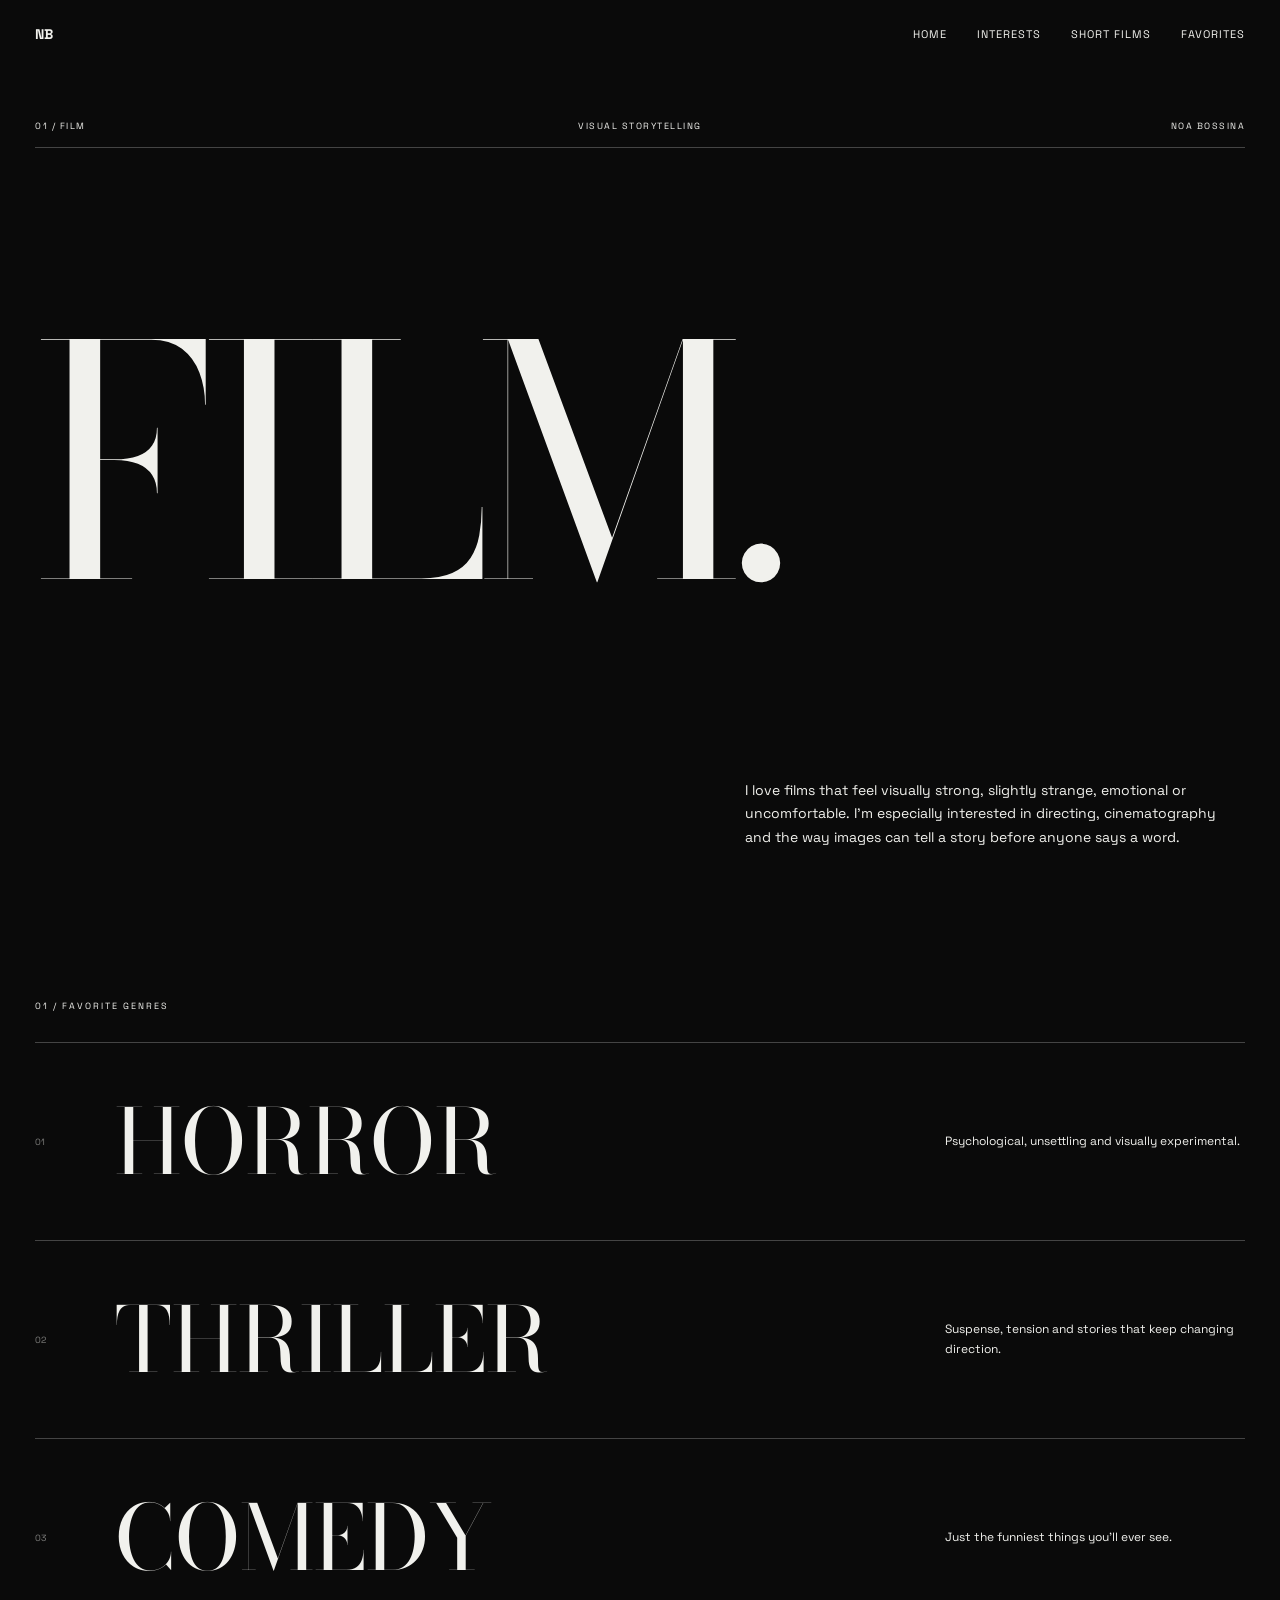
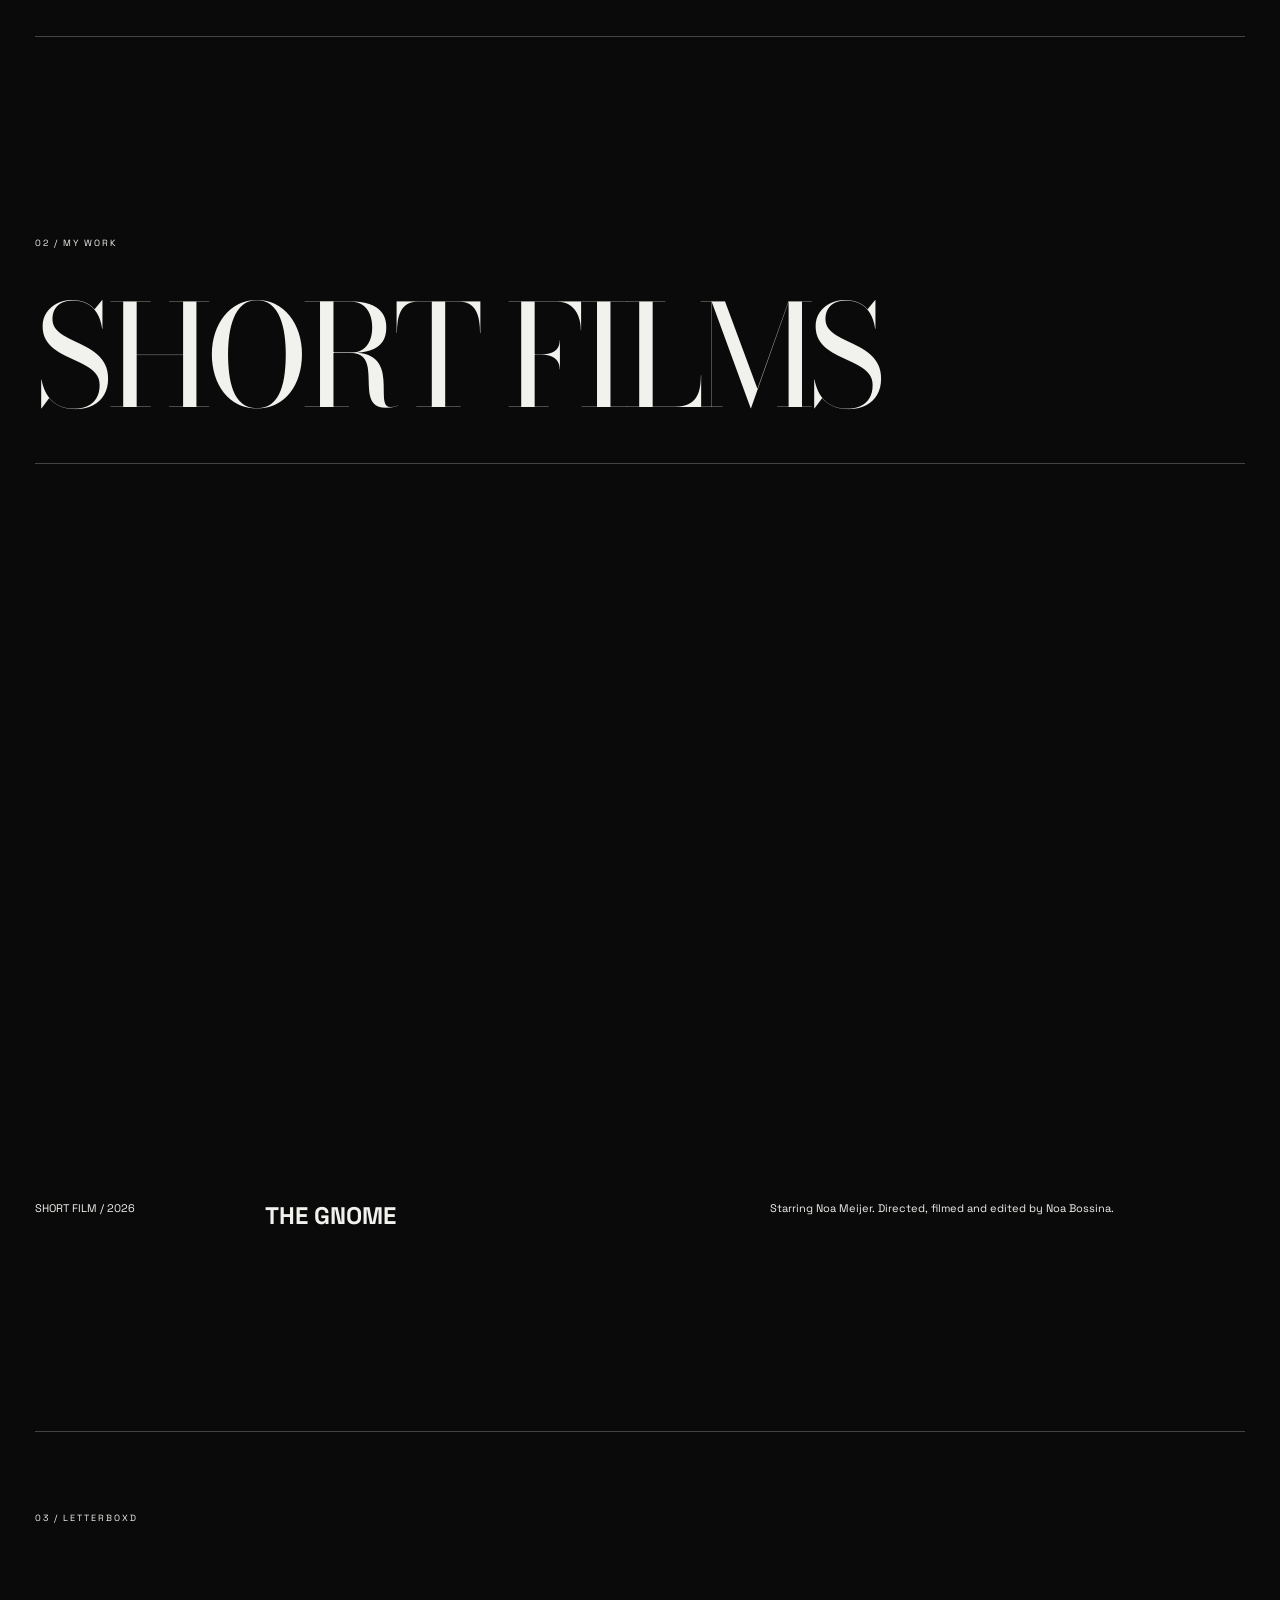
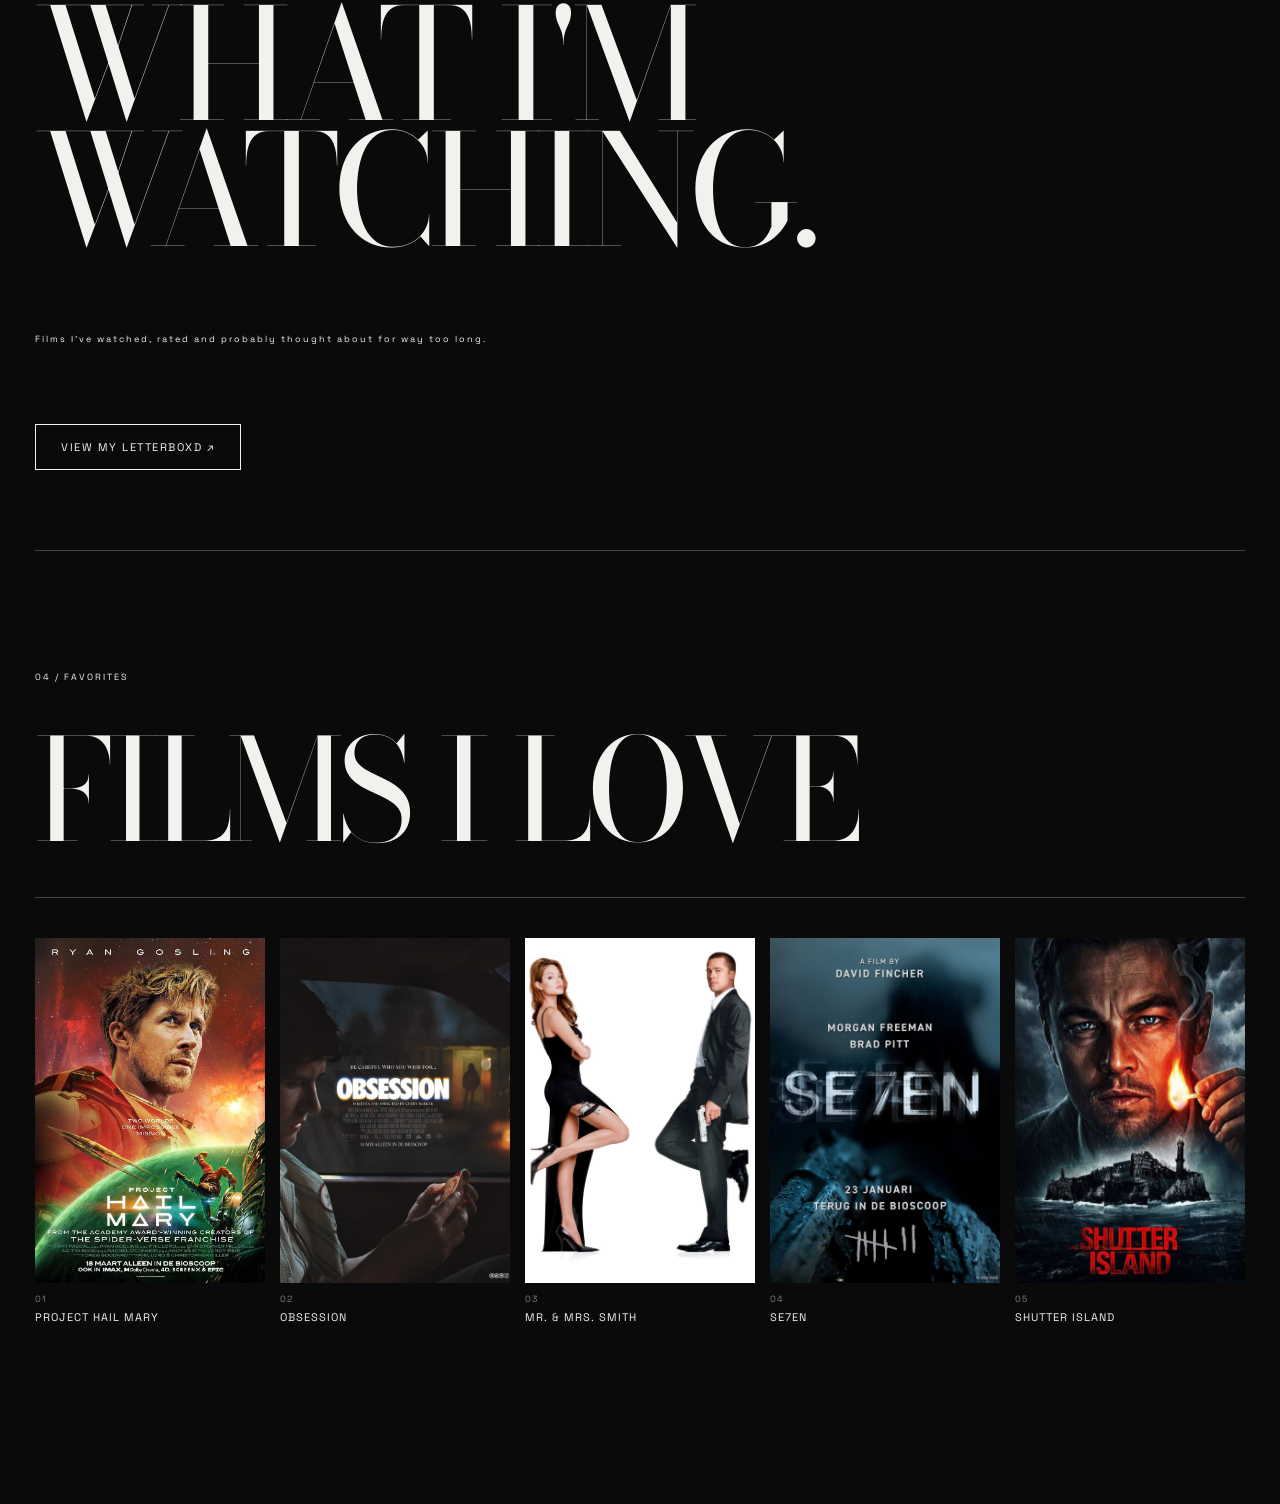
==== commit 009bb713: "Change image sources to relative paths Updated image source paths for favorite films to relative pat" ====
--- a/film.html
+++ b/film.html
@@ -153,7 +153,7 @@
             <div class="favorite-film-grid">
 
                 <article class="favorite-film">
-                    <img src="images/films/project-hail-mary.jpg" alt="Project Hail Mary">
+                    <img src="project-hail-mary.jpg" alt="Project Hail Mary">
 
                     <p class="favorite-number">01</p>
                     <h3>PROJECT HAIL MARY</h3>
@@ -161,7 +161,7 @@
 
 
                 <article class="favorite-film">
-                    <img src="images/films/obsession.jpg" alt="Obsession">
+                    <img src="obsession.jpg" alt="Obsession">
 
                     <p class="favorite-number">02</p>
                     <h3>OBSESSION</h3>
@@ -169,7 +169,7 @@
 
 
                 <article class="favorite-film">
-                    <img src="images/films/mr-and-mrs-smith.jpg" alt="Mr. & Mrs. Smith">
+                    <img src="mr-and-mrs-smith.jpg" alt="Mr. & Mrs. Smith">
 
                     <p class="favorite-number">03</p>
                     <h3>MR. & MRS. SMITH</h3>
@@ -177,7 +177,7 @@
 
 
                 <article class="favorite-film">
-                    <img src="images/films/seven.jpg" alt="Se7en">
+                    <img src="seven.jpg" alt="Se7en">
 
                     <p class="favorite-number">04</p>
                     <h3>SE7EN</h3>
@@ -185,7 +185,7 @@
 
 
                 <article class="favorite-film">
-                    <img src="images/films/shutter-island.jpg" alt="Shutter Island">
+                    <img src="shutter-island.jpg" alt="Shutter Island">
 
                     <p class="favorite-number">05</p>
                     <h3>SHUTTER ISLAND</h3>
@@ -199,4 +199,4 @@
 
 </body>
 
-</html>+</html>
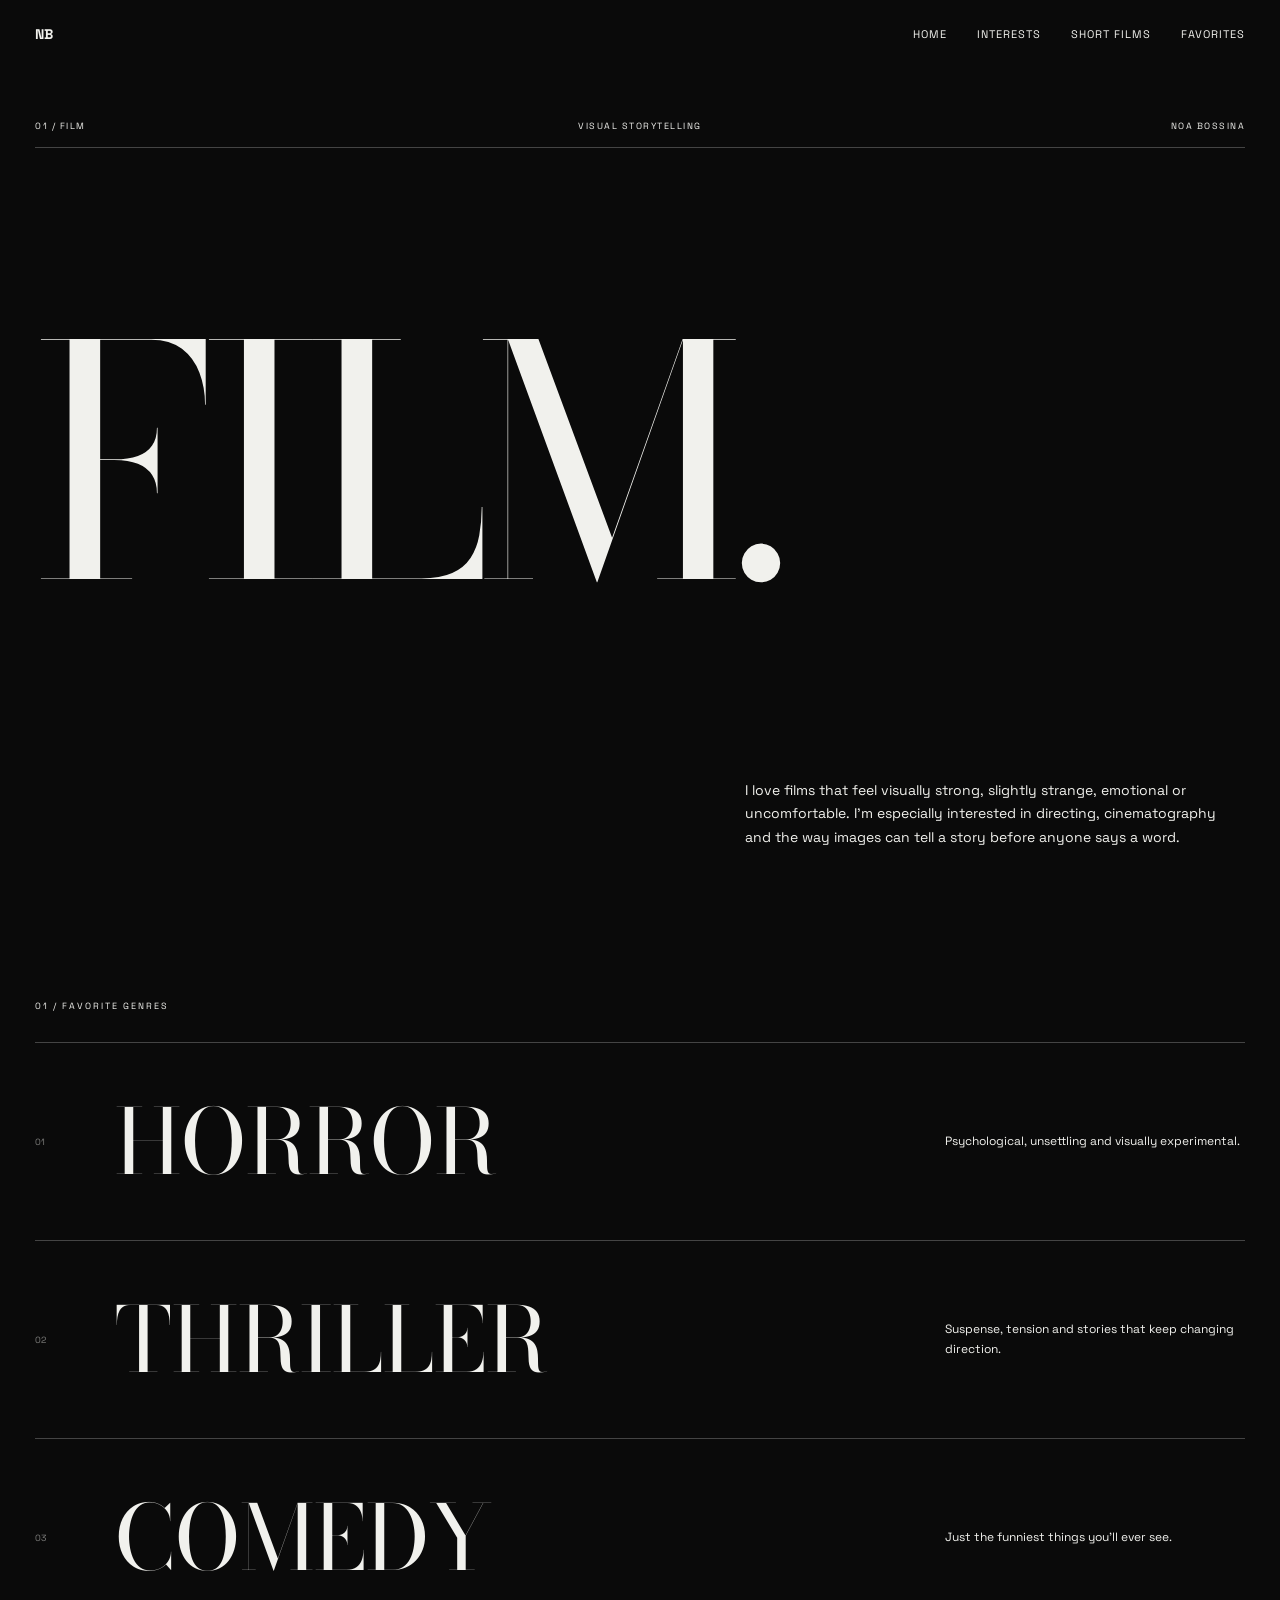
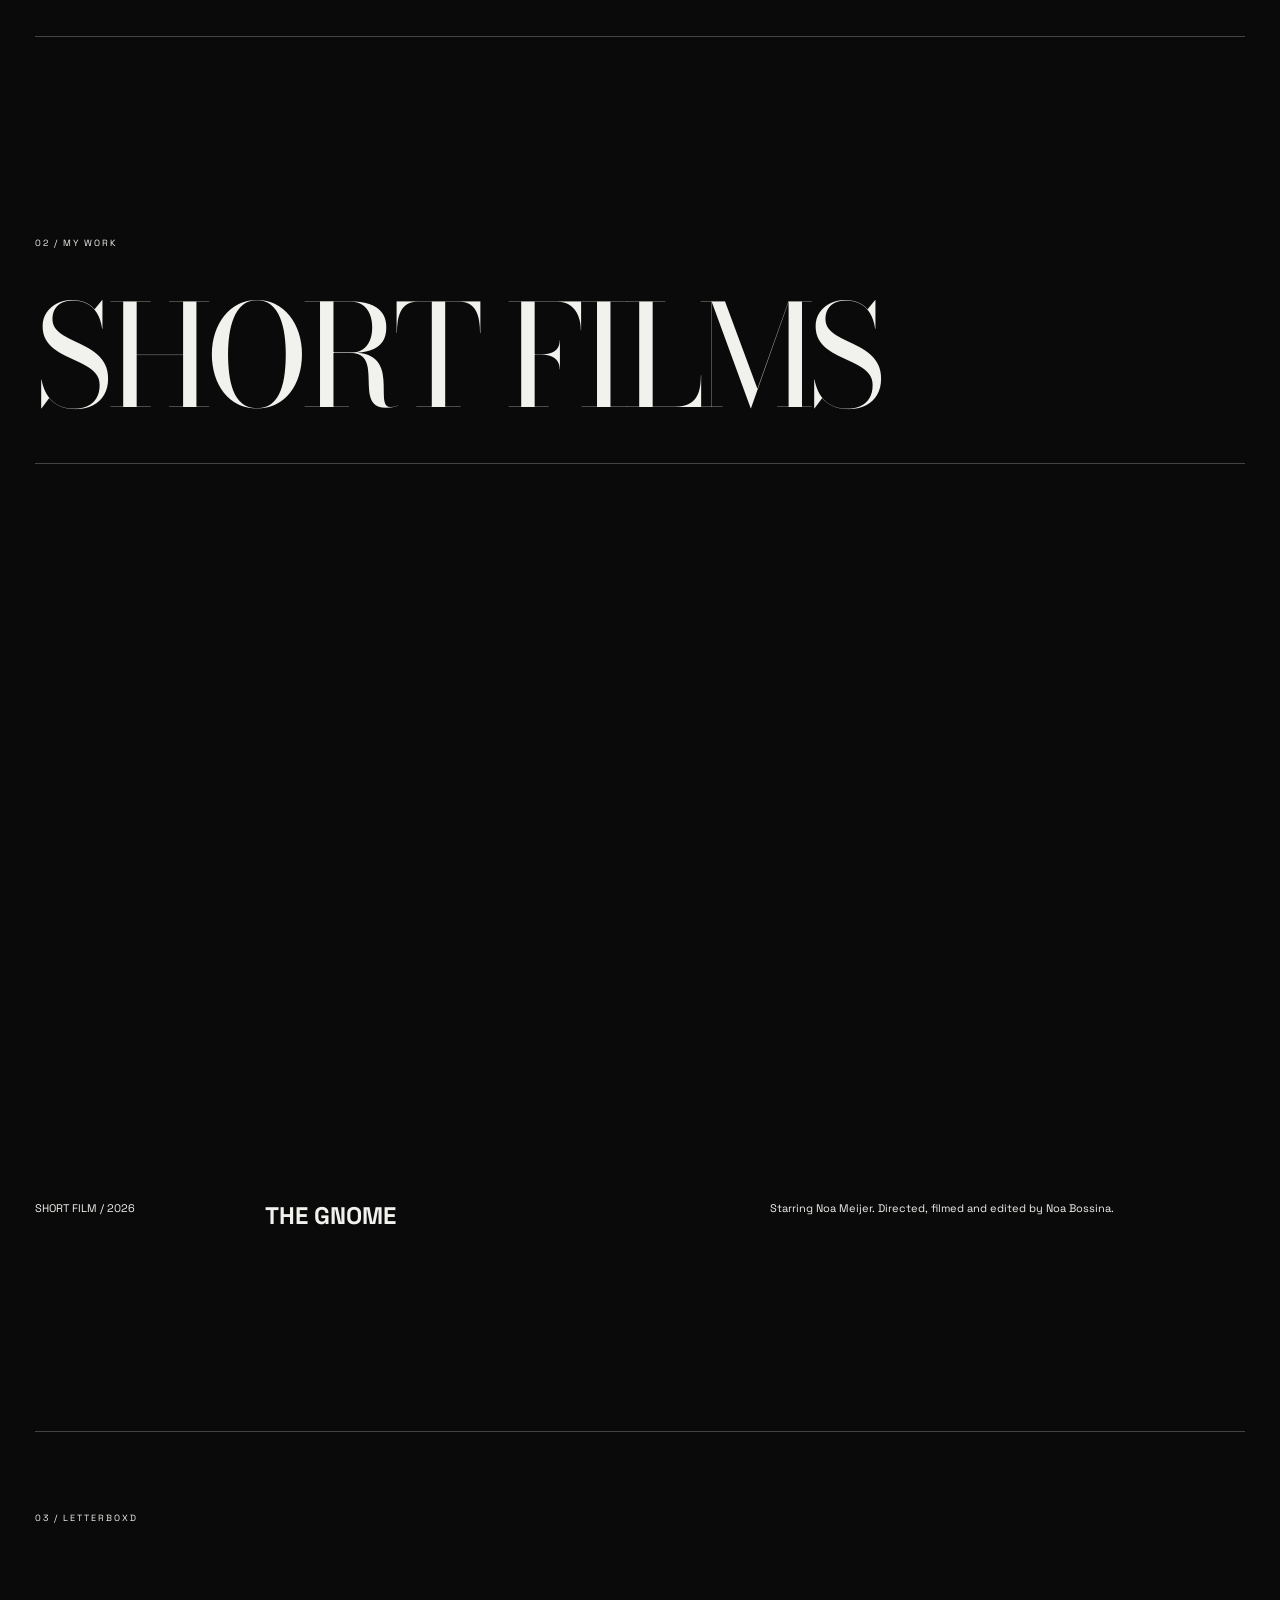
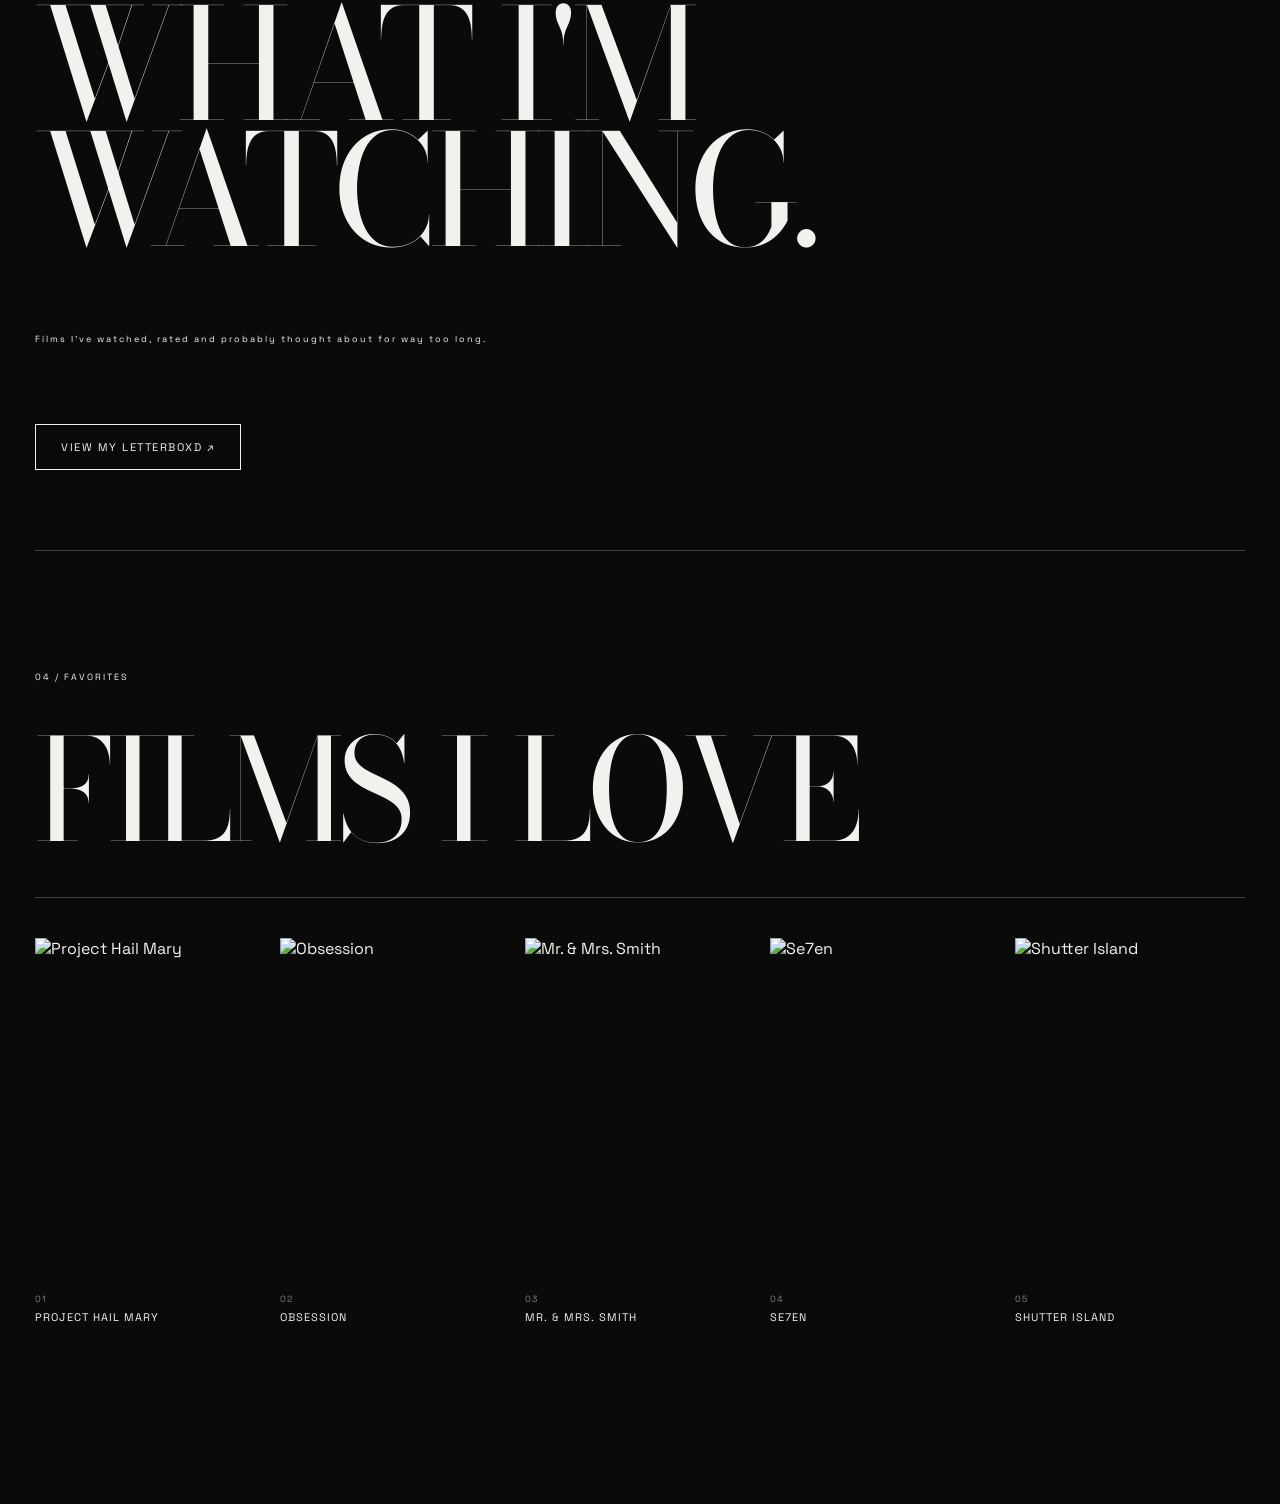
==== commit fc8c61f9: "Update image file extensions to uppercase" ====
--- a/film.html
+++ b/film.html
@@ -153,7 +153,7 @@
             <div class="favorite-film-grid">
 
                 <article class="favorite-film">
-                    <img src="project-hail-mary.jpg" alt="Project Hail Mary">
+                    <img src="project-hail-mary.JPG" alt="Project Hail Mary">
 
                     <p class="favorite-number">01</p>
                     <h3>PROJECT HAIL MARY</h3>
@@ -161,7 +161,7 @@
 
 
                 <article class="favorite-film">
-                    <img src="obsession.jpg" alt="Obsession">
+                    <img src="obsession.JPG" alt="Obsession">
 
                     <p class="favorite-number">02</p>
                     <h3>OBSESSION</h3>
@@ -169,7 +169,7 @@
 
 
                 <article class="favorite-film">
-                    <img src="mr-and-mrs-smith.jpg" alt="Mr. & Mrs. Smith">
+                    <img src="mr-and-mrs-smith.JPG" alt="Mr. & Mrs. Smith">
 
                     <p class="favorite-number">03</p>
                     <h3>MR. & MRS. SMITH</h3>
@@ -177,7 +177,7 @@
 
 
                 <article class="favorite-film">
-                    <img src="seven.jpg" alt="Se7en">
+                    <img src="seven.JPG" alt="Se7en">
 
                     <p class="favorite-number">04</p>
                     <h3>SE7EN</h3>
@@ -185,7 +185,7 @@
 
 
                 <article class="favorite-film">
-                    <img src="shutter-island.jpg" alt="Shutter Island">
+                    <img src="shutter-island.JPG" alt="Shutter Island">
 
                     <p class="favorite-number">05</p>
                     <h3>SHUTTER ISLAND</h3>
